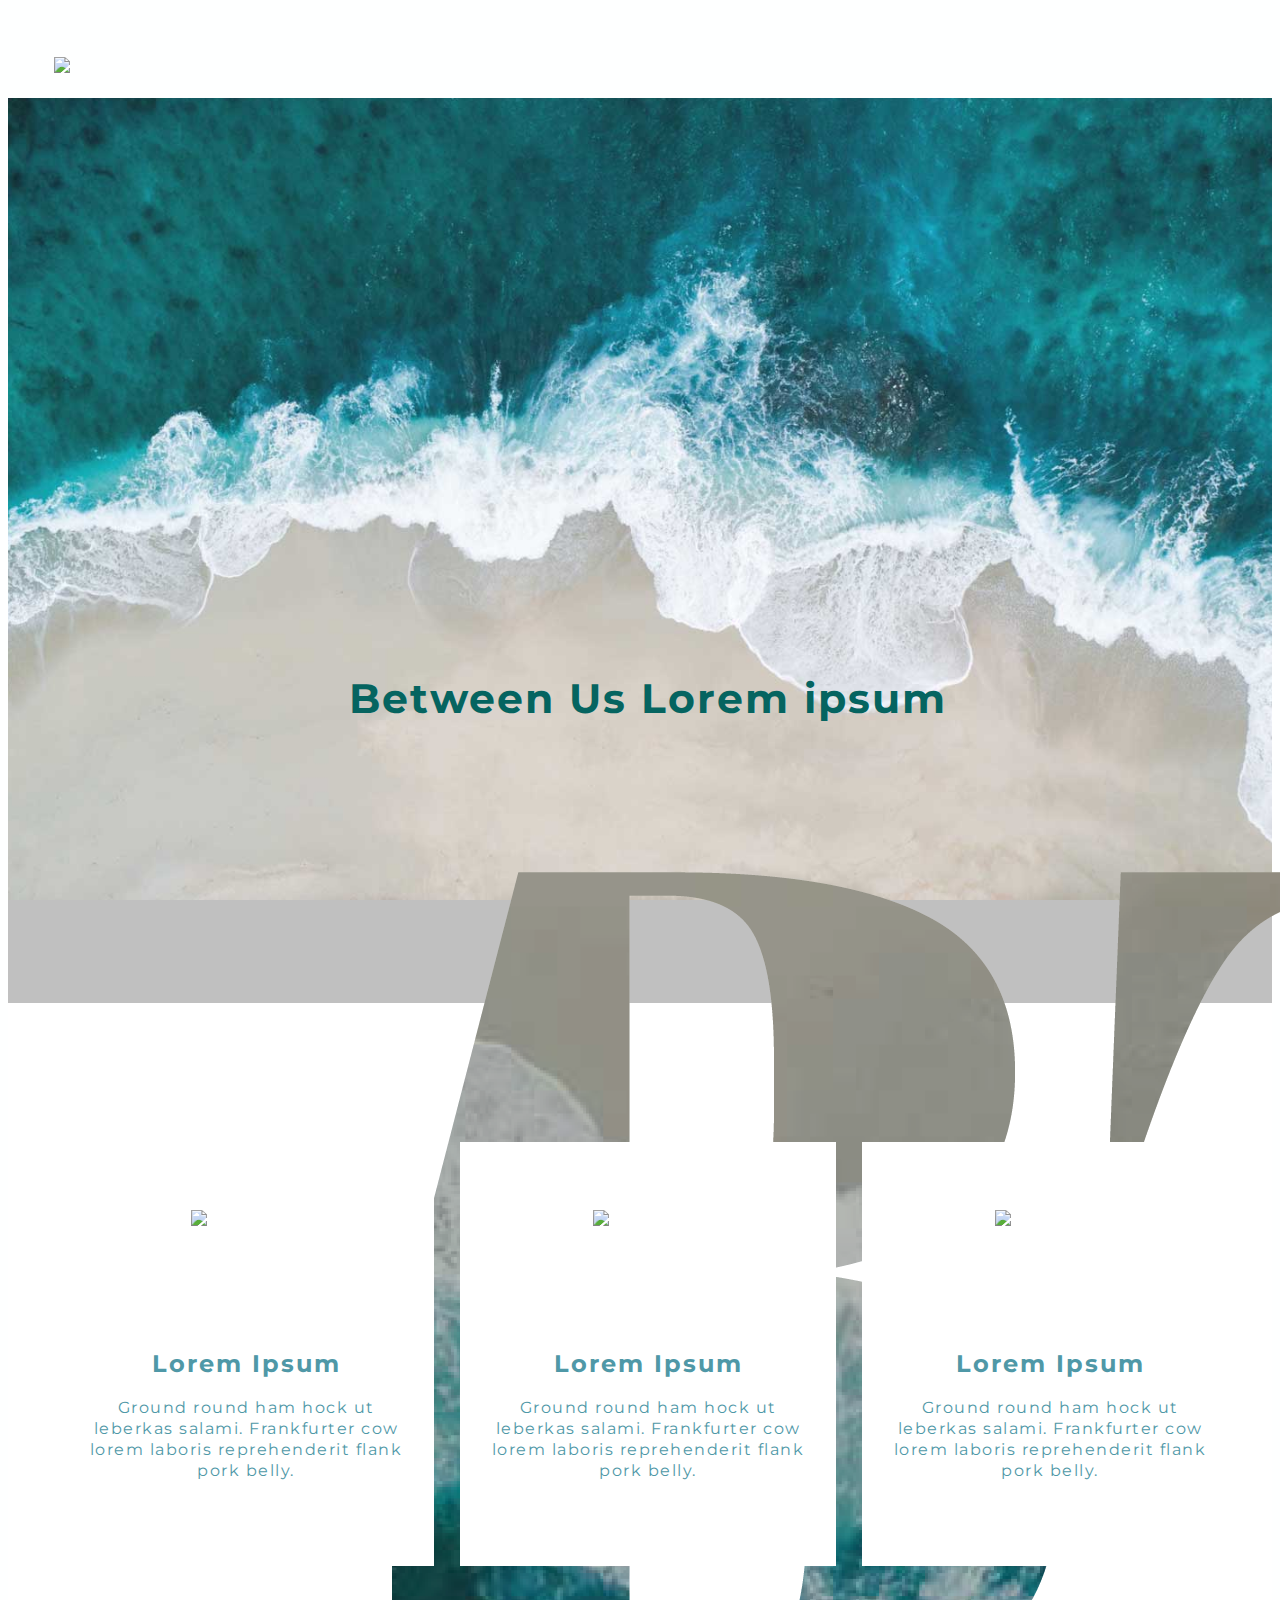
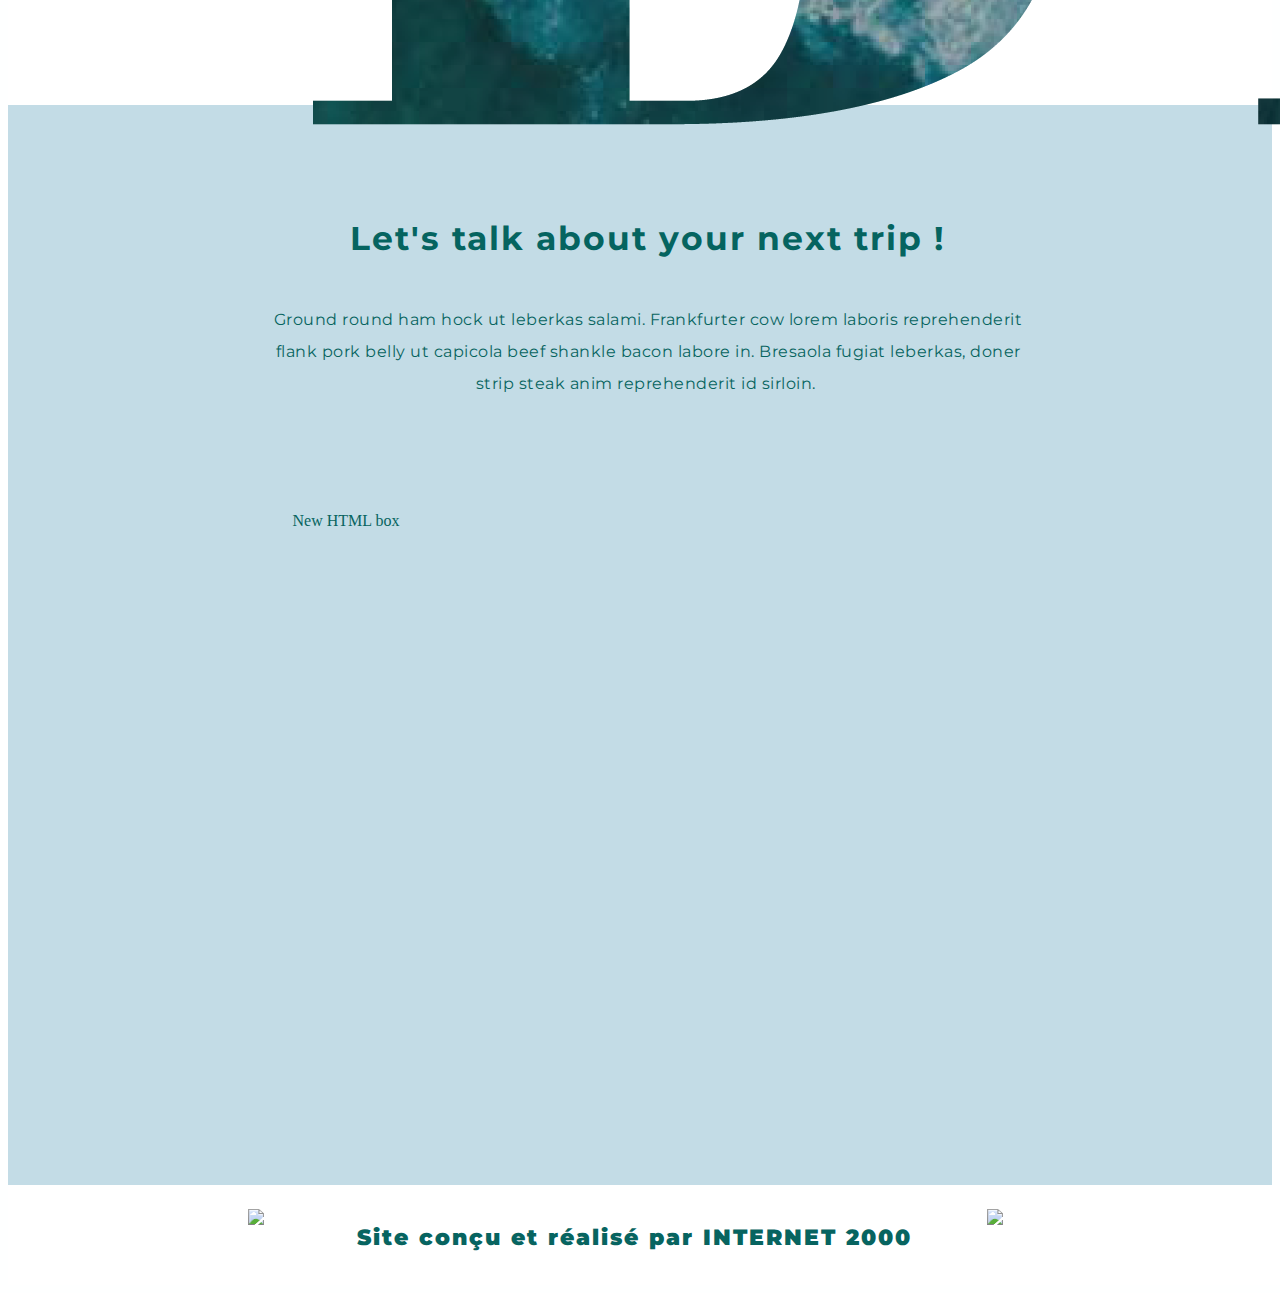
==== .silex/editable.html @ 84424e12 "Batch update" ====
<!DOCTYPE html><html lang=""><head><script type="text/javascript" class="silex-json-styles" data-silex-static="">
    window.silex = window.silex || {}
    window.silex.data = {"site":{"width":1280},"pages":[{"id":"page-home-page","displayName":"Home Page","link":{"linkType":"LinkTypePage","href":"#!page-home-page"},"canDelete":true,"canProperties":true,"canMove":true,"canRename":true,"opened":false}]}</script>
    <meta charset="UTF-8">
    <!-- generator meta tag -->
    <!-- leave this for stats and Silex version check -->
    <meta name="generator" content="Silex v2.2.12">
    <!-- End of generator meta tag -->
    <script type="text/javascript" src="https://design.stastic.net/static/2.11/jquery.js" data-silex-static=""></script>
    <script type="text/javascript" src="https://design.stastic.net/static/2.11/jquery-ui.js" data-silex-static="" data-silex-remove-publish=""></script>
    <script type="text/javascript" src="https://design.stastic.net/static/2.11/pageable.js" data-silex-static="" data-silex-remove-publish=""></script>
    <script type="text/javascript" src="https://design.stastic.net/static/2.11/front-end.js" data-silex-static=""></script>
    <link rel="stylesheet" href="https://design.stastic.net/static/2.11/normalize.css" data-silex-static="">
    <link rel="stylesheet" href="https://design.stastic.net/static/2.11/front-end.css" data-silex-static="">

    <style type="text/css" class="silex-style">.fullwidth {width: 100%;}body.silex-runtime {scroll-behavior: smooth;}html {scroll-behavior: smooth;}</style>
    <script type="text/javascript" class="silex-script">/*
 * animation widget from here: https://github.com/silexlabs/Silex/issues/443
 */
$(function() {
	var OFFSET = $('.hero-section, [data-prevent-scale-y]').height() * (1 - silex.scale) / 2 // this is because of the hero section which is not resizeable
	var win = $(window)
	var size = {
		h: win.height()
		// , w: win.width()
	}
	var initial = {
		h: size.h / silex.scale
		// , w: size.w / silex.scale
	}
	var offset = {
		h: initial.h - size.h + OFFSET
		// , w: initial.w - size.w
	}
	// this function is used to apply an offset to the detection of the active boundaries of the viewport
	// this is required when the viewport width is smaller than the website (when Silex scales down the website)
	function getOffset(el) {
		var position = $(el).position()
		var localOffset = {
			h: offset.h + (position.top * (1-silex.scale))
			// , w: offset.w + (position.left * (1-silex.scale))
		}
		return {
			top: offset.h
			, bottom: -offset.h
			// , left: offset.w
			// , right: -offset.w
		}
	}
	function getDelay(el) {
		var $el = $(el);
		if($el.hasClass('delay100')) return 100;
		if($el.hasClass('delay200')) return 200;
		if($el.hasClass('delay300')) return 300;
		if($el.hasClass('delay400')) return 400;
		if($el.hasClass('delay500')) return 500;
		if($el.hasClass('delay600')) return 600;
		if($el.hasClass('delay700')) return 700;
		if($el.hasClass('delay800')) return 800;
		if($el.hasClass('delay900')) return 900;
		if($el.hasClass('delay1000')) return 1000;
		return 0;
	}
	function getDistance(el) {
		var $el = $(el);
		if($el.hasClass('distance0')) return '0px';
		if($el.hasClass('distance100')) return '100px';
		if($el.hasClass('distance200')) return '200px';
		if($el.hasClass('distance500')) return '500px';
		if($el.hasClass('distance1000')) return '1000px';
		return '100px';
	}
	function getScale(el) {
		var $el = $(el);
		if($el.hasClass('scale3_4')) return 3/4;
		if($el.hasClass('scale2_3')) return 2/3;
		if($el.hasClass('scale1_2')) return 1/2;
		if($el.hasClass('scale1_3')) return 1/3;
		if($el.hasClass('scale1_4')) return 1/4;
		return 1;
	}
	var sr = ScrollReveal({
		distance: '100px'
		, reset: false
	});
	$('.from-left').each(function() {
		sr.reveal(this, { origin:  'left', scale: getScale(this), delay: getDelay(this), distance: getDistance(this), viewOffset: getOffset(this)});
	})
	$('.from-right').each(function() {
		sr.reveal(this, { origin:  'right', scale: getScale(this), delay: getDelay(this), distance: getDistance(this), viewOffset: getOffset(this)});
	})
	$('.from-top').each(function() {
		sr.reveal(this, { origin:  'top', scale: getScale(this), delay: getDelay(this), distance: getDistance(this), viewOffset: getOffset(this)});
	})
	$('.from-bottom').each(function() {
		sr.reveal(this, { origin:  'bottom', scale: getScale(this), delay: getDelay(this), distance: getDistance(this), viewOffset: getOffset(this)});
	})
})


</script>
    <style class="silex-inline-styles" type="text/css">.body-initial {background-color: rgba(254,255,255,1); position: static;}.silex-id-1478366444112-1 {background-color: rgba(254,255,255,1); min-width: 1000px; position: static; margin-top: -1px;}.silex-id-1478366444112-0 {background-color: transparent; min-height: 9px; position: relative; margin-left: auto; margin-right: auto; display: flex;}.silex-id-1496169913594-59 {min-height: 100px; position: relative; margin-left: auto; margin-right: auto;}.silex-id-1474394621033-3 {background-color: rgba(192,192,192,1); min-width: 1000px; position: static; margin-top: -1px; background-image: url(../assets/playa4.jpg); background-size: cover; background-position: center center; background-repeat: no-repeat; background-attachment: fixed;}.silex-id-1474394621032-2 {background-color: transparent; min-height: 905.5px; position: relative; margin-left: auto; margin-right: auto; display: flex; flex-direction: column; align-items: center; justify-content: center;}.silex-id-1496136970330-0 {width: 781px; top: 106px; left: 229px; min-height: 2px; position: static; margin-top: 100px;}.silex-id-1496148764365-5 {background-color: rgba(255,255,255,1); min-width: 1000px; position: static; margin-top: -1px;}.silex-id-1496148764363-4 {min-height: 702px; position: relative; margin-left: auto; margin-right: auto; display: flex; align-items: center; justify-content: space-between;}.silex-id-1496168536496-34 {background-image: url(../../../../libs/templates/silex-templates/creative/assets/clem-onojeghuo-173078.jpg); background-size: cover; background-position: top center; min-height: 666px; position: relative; margin-left: auto; margin-right: auto;}.silex-id-1617875263486-0 {position: static; background-color: rgba(195,220,230,1);}.silex-id-1617875263487-1 {min-height: 10px; background-color: transparent; position: relative; margin-left: auto; margin-right: auto; display: flex; flex-direction: column; align-items: center;}.silex-id-1617882090030-0 {width: 711px; min-height: 539px; background-color: transparent; position: static; margin-top: 80px; margin-bottom: 150px;}.silex-id-1618932730640-5 {width: 299px; height: 42px; position: static; margin-top: 50px; margin-left: 46px;}.silex-id-1618933327305-6 {width: 110px; height: 110px; position: static; top: 72.6688232421875px; left: 138.00003051757812px;}.silex-id-1618933338114-7 {width: 110px; height: 110px; position: static; top: 209.23333740234375px; left: 631px;}.silex-id-1618933376295-8 {width: 110px; height: 110px; position: static; top: 207px; left: 1046px;}.silex-id-1618933677074-9 {width: 333px; top: 193.3372802734375px; left: 24.999969482421875px; min-height: 2px; position: static; margin-top: 10px;}.silex-id-1619102040111-1 {width: 376px; min-height: 424px; background-color: rgb(255, 255, 255); position: static; top: 135.00247192382812px; left: 59.000030517578125px; display: flex; flex-direction: column; justify-content: center; align-items: center; margin-left: 50px;}.silex-id-1619102327508-2 {width: 376px; min-height: 424px; background-color: rgb(255, 255, 255); position: static; top: 135.00247192382812px; left: 59.000030517578125px; display: flex; flex-direction: column; justify-content: center; align-items: center;}.silex-id-1619102327509-4 {width: 333px; min-height: 146px; position: static; margin-top: 10px;}.silex-id-1619102332203-5 {width: 376px; min-height: 424px; background-color: rgb(255, 255, 255); position: static; top: 135.00247192382812px; left: 59.000030517578125px; display: flex; flex-direction: column; justify-content: center; align-items: center; margin-right: 50px;}.silex-id-1619102332203-7 {width: 333px; top: 193.3372802734375px; left: 24.999969482421875px; min-height: 2px; position: static; margin-top: 10px;}.silex-id-1619436998719-0 {width: 933px; min-height: 1px; position: static; margin-top: 19px; margin-bottom: 44px;}.silex-id-1619509915720-0 {width: 671px; height: 321.316650390625px; position: static;}.silex-id-1619511451222-5 {position: static;}.silex-id-1619511451222-6 {min-height: 100px; background-color: rgb(255, 255, 255); position: relative; margin-left: auto; margin-right: auto;}.silex-id-1619511476747-7 {width: 30px; height: 50px; position: absolute; top: 24.899993896484375px; left: 239.99996948242188px;}.silex-id-1619511483219-8 {width: 30px; height: 50px; position: absolute; top: 24.6907958984375px; left: 979.0000305175781px;}.silex-id-1619511496021-9 {width: 611px; min-height: 76px; position: absolute; top: 17px; left: 321px;}@media only screen and (max-width: 480px) {.body-initial {background-color: rgba(255,255,255,1);}.silex-id-1478366444112-0 {min-height: 9px;}.silex-id-1474394621033-3 {top: 473px; left: 0px;}.silex-id-1474394621032-2 {min-height: 572px;}.silex-id-1496136970330-0 {top: 139px; left: 11px; width: 421px; min-height: 11px;}.silex-id-1496148764365-5 {top: 899px; left: 0px;}.silex-id-1496148764363-4 {min-height: 3px;}.silex-id-1617882090030-0 {padding-left: 30px; padding-right: 30px; margin-top: 50px; min-height: 539px; top: 0px; left: 0px; width: 418px; margin-bottom: 100px;}.silex-id-1618932730640-5 {padding-right: 0px; height: 42px; top: 0px; left: 0px; width: 299px;}.silex-id-1618933327305-6 {padding-left: 0px; padding-right: 0px;}.silex-id-1618933338114-7 {padding-left: 0px; padding-right: 0px; height: 110px; top: 0px; left: 0px; width: 110px;}.silex-id-1618933376295-8 {padding-left: 0px; padding-right: 0px; height: 110px; top: 0.000030517578125px; left: 0px; width: 110px;}.silex-id-1618933677074-9 {top: 139px; left: 11px; width: 421px; min-height: 2px;}.silex-id-1619102040111-1 {}.silex-id-1619102327509-4 {top: 139px; left: 11px; width: 421px; min-height: 2px;}.silex-id-1619102332203-5 {margin-bottom: 100px;}.silex-id-1619102332203-7 {top: 139px; left: 11px; width: 421px; min-height: 2px;}.silex-id-1619436998719-0 {min-height: 211px; top: 0px; left: 0px; width: 478px;}.silex-id-1619509915720-0 {height: 183.7545953614794px; top: 0px; left: 0px; width: 354.7326354980469px;}}</style>
    <title>Landing Page test</title>
    



















































<meta name="viewport" content="width=device-width, initial-scale=1"><style type="text/css" class="silex-style-settings">.website-width {width: 1280px;}@media (min-width: 481px) {.silex-editor {min-width: 1480px;}}</style><link href="https://fonts.googleapis.com/css2?family=Montserrat:wght@400;600;800&amp;display=swap" rel="stylesheet" class="silex-custom-font"><style class="silex-prodotype-style" type="text/css" data-style-id="all-style">h1 {font-weight: normal;}.text-element > .silex-element-content {font-family: 'Montserrat', helvetica, sans-serif; ;text-align: center; letter-spacing: 2px;}p {color: #076460;}a {color: #000000; text-decoration: none;}[data-silex-href] {color: #000000; text-decoration: none;}@media only screen and (max-width: 480px) {.text-element > .silex-element-content {font-size: 23px;}}</style><style class="silex-prodotype-style" type="text/css" data-style-id="nav">.nav.text-element > .silex-element-content {text-align: center;}.nav a {color: #000000; text-decoration: none;}.nav [data-silex-href] {color: #000000; text-decoration: none;}.nav .page-link-active {background-color: #47c1d9;}</style><style class="silex-prodotype-style" type="text/css" data-style-id="header">.header h1 {font-family: 'Montserrat', helvetica, sans-serif; ;font-weight: bold; font-size: 41px; color: #056460; line-height: 1.2; margin-top: 0; margin-bottom: 0;}.header h2 {font-family: 'Montserrat', helvetica, sans-serif; ;font-size: 32px; color: #056460; line-height: 1.4; margin-top: 0;}.header h3 {font-family: 'Montserrat', helvetica, sans-serif; ;font-weight: bolder; font-size: 33px; color: #056460; margin-top: 0;}.header.text-element > .silex-element-content {font-family: 'Noto Sans SC', sans-serif; color: #fff; line-height: 2;}.header p {font-family: 'Montserrat', helvetica, sans-serif; ;letter-spacing: 0.5px;}@media only screen and (max-width: 480px) {.header h1 {font-size: 24px; letter-spacing: 0.2px;}.header h3 {font-size: 21px; letter-spacing: 1px;}.header p {font-size: 18px; line-height: 1.5;}}</style><style class="silex-prodotype-style" type="text/css" data-style-id="style-tiles">.style-tiles h3 {margin-top: 133px;}.style-tiles.text-element > .silex-element-content {}.style-tiles p {}@media only screen and (max-width: 480px) {}</style><style class="silex-prodotype-style" type="text/css" data-style-id="style-cards">.style-cards h2 {color: #4f98a7; line-height: 1.2;}.style-cards h3 {color: #056460;}.style-cards p {color: #4f98a7; line-height: 1.3; letter-spacing: 1.5px;}@media only screen and (max-width: 480px) {.style-cards h2 {font-size: 25px;}.style-cards p {font-size: 19px; line-height: 1.3;}}</style><style class="silex-prodotype-style" type="text/css" data-style-id="style-credit-ik2">.style-credit-ik2 p {font-family: 'Montserrat', helvetica, sans-serif; ;font-weight: 900; font-size: 22px;}</style><link href="../assets/favicon.png" rel="shortcut icon"><meta name="twitter:title" content="Landing Page test"><meta name="og:title" content="Landing Page test"><meta name="twitter:card" content="summary"><meta name="twitter:image" content="https://github.com/internet2000/Landing-Page-1/assets/thumbnail.jpg"><meta name="og:image" content="https://github.com/internet2000/Landing-Page-1/assets/thumbnail.jpg"><!-- Silex HEAD tag do not remove --><script src="https://unpkg.com/scrollreveal"></script><!-- End of Silex HEAD tag do not remove --></head>

<body data-silex-id="body-initial" class="body-initial is-not-active all-style enable-mobile prevent-resizable prevent-selectable editable-style silex-runtime" data-silex-type="container-element" style="">
    
    
    

    










    


























    




















    








    
    
    







<section data-silex-type="container-element" class="container-element editable-style silex-id-1478366444112-1 section-element prevent-resizable fixed fullwidth border-scroll" data-silex-id="silex-id-1478366444112-1" style="">
        <div data-silex-type="container-element" class="editable-style silex-element-content silex-id-1478366444112-0 container-element website-width" data-silex-id="silex-id-1478366444112-0" style="">







        <div data-silex-type="image-element" class="editable-style image-element silex-id-1618932730640-5" data-silex-id="silex-id-1618932730640-5" style=""><img src="../../../../../dropbox/get/test_pardot_generique/assets/logo.png"></div></div>
    </section><section data-silex-type="container-element" class="container-element editable-style silex-id-1474394621033-3 section-element prevent-resizable page-home-page paged-element" data-silex-id="silex-id-1474394621033-3" style="">
        
    <div data-silex-type="container-element" class="editable-style silex-element-content silex-id-1474394621032-2 container-element website-width" data-silex-id="silex-id-1474394621032-2" style="">






        <div data-silex-type="image-element" class="editable-style image-element silex-id-1619509915720-0" data-silex-id="silex-id-1619509915720-0" style=""><img src="../assets/hero_letters.png"></div><div data-silex-type="text-element" class="editable-style text-element silex-id-1619436998719-0 header" data-silex-id="silex-id-1619436998719-0" style=""><div class="silex-element-content normal"><h1>Between Us Lorem ipsum</h1></div></div></div></section><section data-silex-type="container-element" class="container-element editable-style silex-id-1496148764365-5 section-element prevent-resizable page-home-page paged-element" data-silex-id="silex-id-1496148764365-5" style="">
        
    <div data-silex-type="container-element" class="editable-style silex-id-1496148764363-4 container-element silex-element-content website-width" data-silex-id="silex-id-1496148764363-4" style="">
            
            
            
            
            
            
            
            
            
        <div data-silex-type="container-element" class="editable-style container-element silex-id-1619102040111-1" data-silex-id="silex-id-1619102040111-1" style=""><div data-silex-type="image-element" class="editable-style image-element silex-id-1618933327305-6" data-silex-id="silex-id-1618933327305-6" style=""><img src="../assets/icon.png"></div><div data-silex-type="text-element" class="editable-style text-element silex-id-1618933677074-9 style-cards from-bottom delay300" data-silex-id="silex-id-1618933677074-9" title="" style=""><div class="silex-element-content normal">
                    <h2>Lorem Ipsum</h2>

                        <p>
                            Ground round ham hock ut leberkas salami. Frankfurter cow lorem laboris reprehenderit flank pork belly.</p>

                </div></div></div><div data-silex-type="container-element" class="editable-style container-element silex-id-1619102327508-2" data-silex-id="silex-id-1619102327508-2"><div data-silex-type="image-element" class="editable-style image-element silex-id-1618933338114-7" data-silex-id="silex-id-1618933338114-7" style=""><img src="../assets/icon2.png"></div><div data-silex-type="text-element" class="editable-style text-element silex-id-1619102327509-4 style-cards from-bottom delay300" data-silex-id="silex-id-1619102327509-4" title="" style=""><div class="silex-element-content normal">
                    <h2>Lorem Ipsum<br></h2>

                        <p>
                            Ground round ham hock ut leberkas salami. Frankfurter cow lorem laboris reprehenderit flank pork belly.</p>

                </div></div></div><div data-silex-type="container-element" class="editable-style container-element silex-id-1619102332203-5" data-silex-id="silex-id-1619102332203-5"><div data-silex-type="image-element" class="editable-style image-element silex-id-1618933376295-8" data-silex-id="silex-id-1618933376295-8" style=""><img src="../assets/icon3.png"></div><div data-silex-type="text-element" class="editable-style text-element silex-id-1619102332203-7 style-cards from-bottom delay300" data-silex-id="silex-id-1619102332203-7" title=""><div class="silex-element-content normal">
                    <h2>Lorem Ipsum</h2>

                        <p>
                            Ground round ham hock ut leberkas salami. Frankfurter cow lorem laboris reprehenderit flank pork belly.</p>

                </div></div></div></div></section><div data-silex-type="container-element" class="editable-style section-element silex-id-1617875263486-0 page-home-page paged-element" data-silex-id="silex-id-1617875263486-0" style=""><div data-silex-type="container-element" class="editable-style container-element silex-id-1617875263487-1 silex-element-content website-width prevent-draggable" data-silex-id="silex-id-1617875263487-1" style=""><div data-silex-type="text-element" class="editable-style silex-id-1496136970330-0 text-element header from-bottom delay300" data-silex-id="silex-id-1496136970330-0" style="">
                <div class="silex-element-content normal">
                    <h3>Let's talk about your next trip !</h3>

                        <p>
                            Ground round ham hock ut leberkas salami. Frankfurter cow lorem laboris reprehenderit flank pork belly ut capicola beef shankle bacon labore in. Bresaola fugiat leberkas, doner strip steak anim reprehenderit id sirloin.&nbsp;
                        </p>

                </div>
            </div><div data-silex-type="html-element" class="editable-style html-element silex-id-1617882090030-0" data-silex-id="silex-id-1617882090030-0" style=""><div class="silex-element-content"><p>New HTML box</p></div></div></div></div><div data-silex-type="container-element" class="editable-style section-element silex-id-1619511451222-5 page-home-page paged-element" data-silex-id="silex-id-1619511451222-5"><div data-silex-type="container-element" class="editable-style container-element silex-id-1619511451222-6 silex-element-content website-width prevent-draggable" data-silex-id="silex-id-1619511451222-6"><div data-silex-type="image-element" class="editable-style image-element silex-id-1619511476747-7" data-silex-id="silex-id-1619511476747-7" style=""><img src="../../../salesforces-pardot-1/main/assets/le-feu.jpg"></div><div data-silex-type="image-element" class="editable-style image-element silex-id-1619511483219-8" data-silex-id="silex-id-1619511483219-8" style=""><img src="../../../salesforces-pardot-1/main/assets/le-feu.jpg"></div><div data-silex-type="text-element" class="editable-style text-element silex-id-1619511496021-9 style-credit-ik2" data-silex-id="silex-id-1619511496021-9" style=""><div class="silex-element-content normal"><p>Site conçu et réalisé par INTERNET 2000<br></p><br></div></div></div></div></body></html>
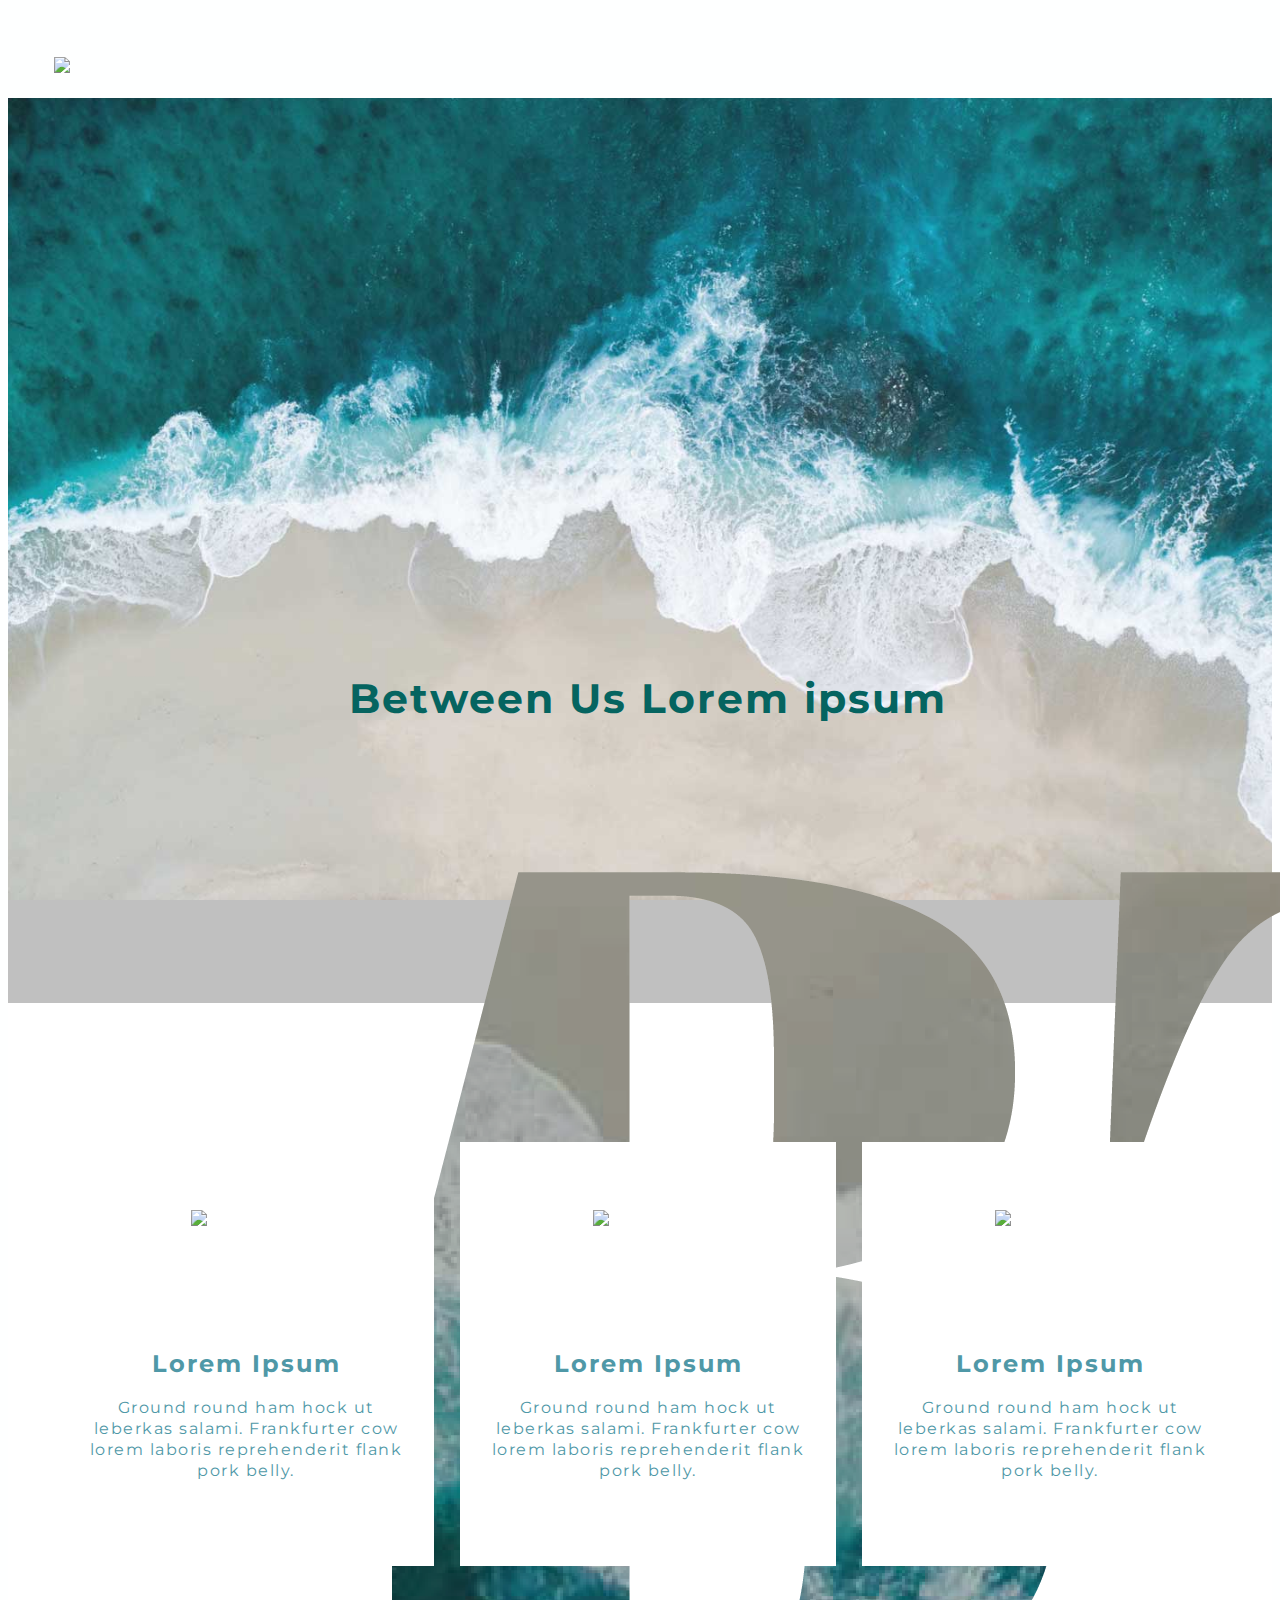
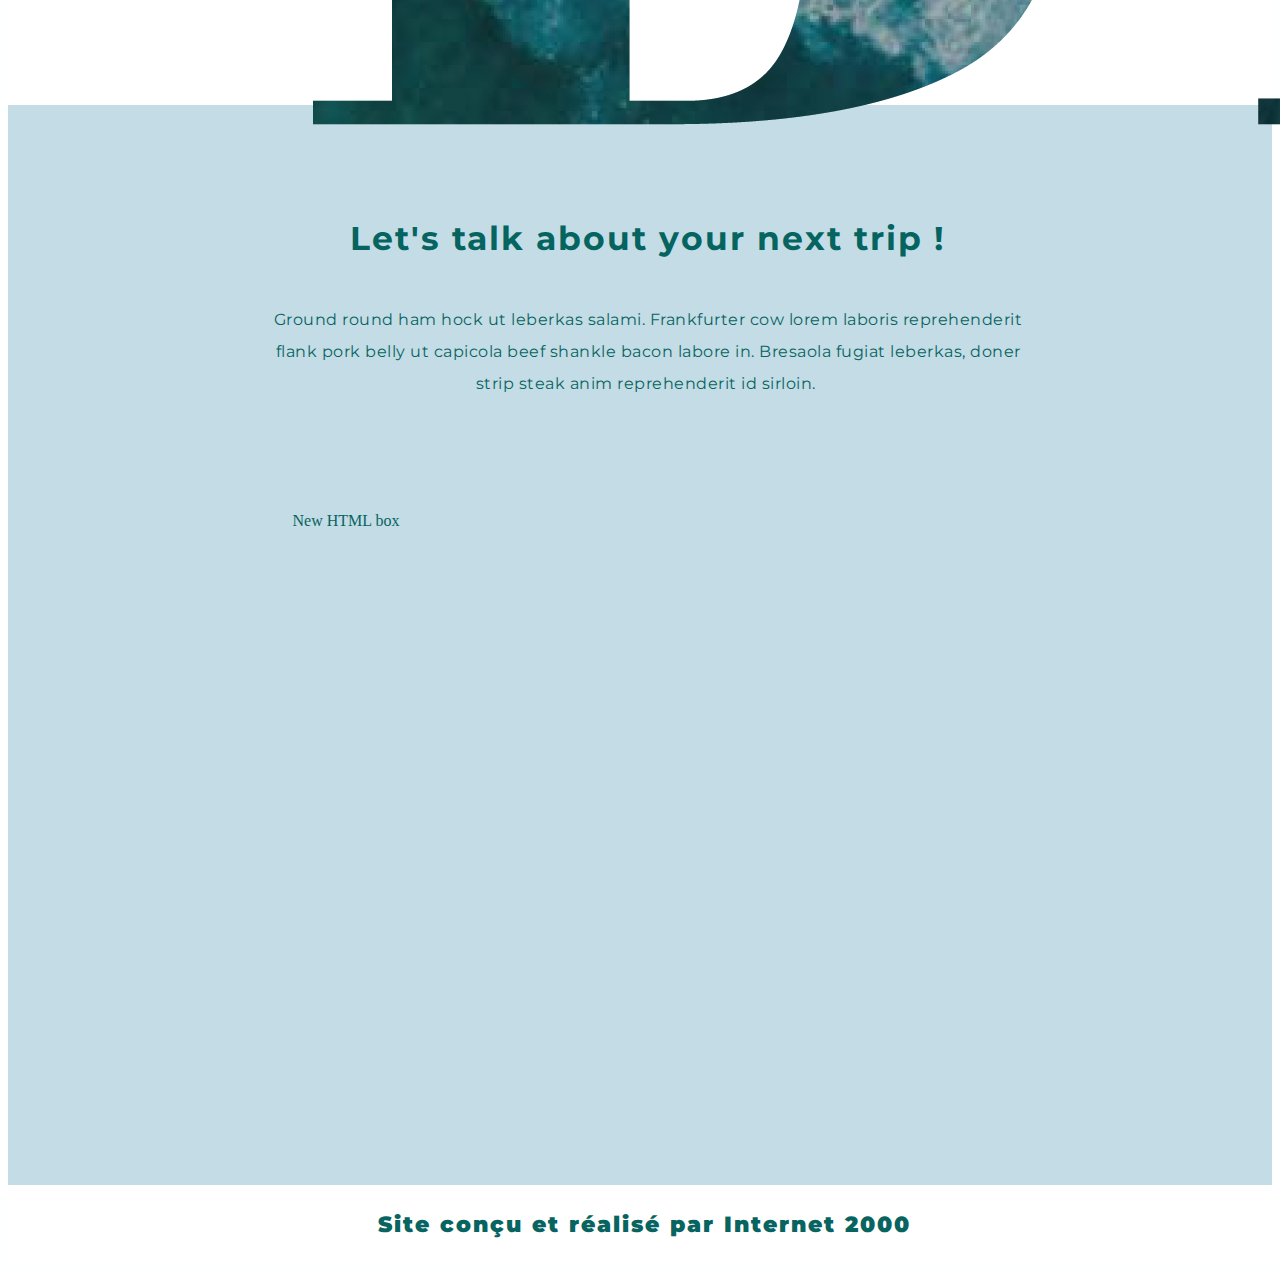
==== commit f9b89dc8: "Batch update" ====
--- a/.silex/editable.html
+++ b/.silex/editable.html
@@ -99,7 +99,7 @@
 
 
 </script>
-    <style class="silex-inline-styles" type="text/css">.body-initial {background-color: rgba(254,255,255,1); position: static;}.silex-id-1478366444112-1 {background-color: rgba(254,255,255,1); min-width: 1000px; position: static; margin-top: -1px;}.silex-id-1478366444112-0 {background-color: transparent; min-height: 9px; position: relative; margin-left: auto; margin-right: auto; display: flex;}.silex-id-1496169913594-59 {min-height: 100px; position: relative; margin-left: auto; margin-right: auto;}.silex-id-1474394621033-3 {background-color: rgba(192,192,192,1); min-width: 1000px; position: static; margin-top: -1px; background-image: url(../assets/playa4.jpg); background-size: cover; background-position: center center; background-repeat: no-repeat; background-attachment: fixed;}.silex-id-1474394621032-2 {background-color: transparent; min-height: 905.5px; position: relative; margin-left: auto; margin-right: auto; display: flex; flex-direction: column; align-items: center; justify-content: center;}.silex-id-1496136970330-0 {width: 781px; top: 106px; left: 229px; min-height: 2px; position: static; margin-top: 100px;}.silex-id-1496148764365-5 {background-color: rgba(255,255,255,1); min-width: 1000px; position: static; margin-top: -1px;}.silex-id-1496148764363-4 {min-height: 702px; position: relative; margin-left: auto; margin-right: auto; display: flex; align-items: center; justify-content: space-between;}.silex-id-1496168536496-34 {background-image: url(../../../../libs/templates/silex-templates/creative/assets/clem-onojeghuo-173078.jpg); background-size: cover; background-position: top center; min-height: 666px; position: relative; margin-left: auto; margin-right: auto;}.silex-id-1617875263486-0 {position: static; background-color: rgba(195,220,230,1);}.silex-id-1617875263487-1 {min-height: 10px; background-color: transparent; position: relative; margin-left: auto; margin-right: auto; display: flex; flex-direction: column; align-items: center;}.silex-id-1617882090030-0 {width: 711px; min-height: 539px; background-color: transparent; position: static; margin-top: 80px; margin-bottom: 150px;}.silex-id-1618932730640-5 {width: 299px; height: 42px; position: static; margin-top: 50px; margin-left: 46px;}.silex-id-1618933327305-6 {width: 110px; height: 110px; position: static; top: 72.6688232421875px; left: 138.00003051757812px;}.silex-id-1618933338114-7 {width: 110px; height: 110px; position: static; top: 209.23333740234375px; left: 631px;}.silex-id-1618933376295-8 {width: 110px; height: 110px; position: static; top: 207px; left: 1046px;}.silex-id-1618933677074-9 {width: 333px; top: 193.3372802734375px; left: 24.999969482421875px; min-height: 2px; position: static; margin-top: 10px;}.silex-id-1619102040111-1 {width: 376px; min-height: 424px; background-color: rgb(255, 255, 255); position: static; top: 135.00247192382812px; left: 59.000030517578125px; display: flex; flex-direction: column; justify-content: center; align-items: center; margin-left: 50px;}.silex-id-1619102327508-2 {width: 376px; min-height: 424px; background-color: rgb(255, 255, 255); position: static; top: 135.00247192382812px; left: 59.000030517578125px; display: flex; flex-direction: column; justify-content: center; align-items: center;}.silex-id-1619102327509-4 {width: 333px; min-height: 146px; position: static; margin-top: 10px;}.silex-id-1619102332203-5 {width: 376px; min-height: 424px; background-color: rgb(255, 255, 255); position: static; top: 135.00247192382812px; left: 59.000030517578125px; display: flex; flex-direction: column; justify-content: center; align-items: center; margin-right: 50px;}.silex-id-1619102332203-7 {width: 333px; top: 193.3372802734375px; left: 24.999969482421875px; min-height: 2px; position: static; margin-top: 10px;}.silex-id-1619436998719-0 {width: 933px; min-height: 1px; position: static; margin-top: 19px; margin-bottom: 44px;}.silex-id-1619509915720-0 {width: 671px; height: 321.316650390625px; position: static;}.silex-id-1619511451222-5 {position: static;}.silex-id-1619511451222-6 {min-height: 100px; background-color: rgb(255, 255, 255); position: relative; margin-left: auto; margin-right: auto;}.silex-id-1619511476747-7 {width: 30px; height: 50px; position: absolute; top: 24.899993896484375px; left: 239.99996948242188px;}.silex-id-1619511483219-8 {width: 30px; height: 50px; position: absolute; top: 24.6907958984375px; left: 979.0000305175781px;}.silex-id-1619511496021-9 {width: 611px; min-height: 76px; position: absolute; top: 17px; left: 321px;}@media only screen and (max-width: 480px) {.body-initial {background-color: rgba(255,255,255,1);}.silex-id-1478366444112-0 {min-height: 9px;}.silex-id-1474394621033-3 {top: 473px; left: 0px;}.silex-id-1474394621032-2 {min-height: 572px;}.silex-id-1496136970330-0 {top: 139px; left: 11px; width: 421px; min-height: 11px;}.silex-id-1496148764365-5 {top: 899px; left: 0px;}.silex-id-1496148764363-4 {min-height: 3px;}.silex-id-1617882090030-0 {padding-left: 30px; padding-right: 30px; margin-top: 50px; min-height: 539px; top: 0px; left: 0px; width: 418px; margin-bottom: 100px;}.silex-id-1618932730640-5 {padding-right: 0px; height: 42px; top: 0px; left: 0px; width: 299px;}.silex-id-1618933327305-6 {padding-left: 0px; padding-right: 0px;}.silex-id-1618933338114-7 {padding-left: 0px; padding-right: 0px; height: 110px; top: 0px; left: 0px; width: 110px;}.silex-id-1618933376295-8 {padding-left: 0px; padding-right: 0px; height: 110px; top: 0.000030517578125px; left: 0px; width: 110px;}.silex-id-1618933677074-9 {top: 139px; left: 11px; width: 421px; min-height: 2px;}.silex-id-1619102040111-1 {}.silex-id-1619102327509-4 {top: 139px; left: 11px; width: 421px; min-height: 2px;}.silex-id-1619102332203-5 {margin-bottom: 100px;}.silex-id-1619102332203-7 {top: 139px; left: 11px; width: 421px; min-height: 2px;}.silex-id-1619436998719-0 {min-height: 211px; top: 0px; left: 0px; width: 478px;}.silex-id-1619509915720-0 {height: 183.7545953614794px; top: 0px; left: 0px; width: 354.7326354980469px;}}</style>
+    <style class="silex-inline-styles" type="text/css">.body-initial {background-color: rgba(254,255,255,1); position: static;}.silex-id-1478366444112-1 {background-color: rgba(254,255,255,1); min-width: 1000px; position: static; margin-top: -1px;}.silex-id-1478366444112-0 {background-color: transparent; min-height: 9px; position: relative; margin-left: auto; margin-right: auto; display: flex;}.silex-id-1496169913594-59 {min-height: 100px; position: relative; margin-left: auto; margin-right: auto;}.silex-id-1474394621033-3 {background-color: rgba(192,192,192,1); min-width: 1000px; position: static; margin-top: -1px; background-image: url(../assets/playa4.jpg); background-size: cover; background-position: center center; background-repeat: no-repeat; background-attachment: fixed;}.silex-id-1474394621032-2 {background-color: transparent; min-height: 905.5px; position: relative; margin-left: auto; margin-right: auto; display: flex; flex-direction: column; align-items: center; justify-content: center;}.silex-id-1496136970330-0 {width: 781px; top: 106px; left: 229px; min-height: 2px; position: static; margin-top: 100px;}.silex-id-1496148764365-5 {background-color: rgba(255,255,255,1); min-width: 1000px; position: static; margin-top: -1px;}.silex-id-1496148764363-4 {min-height: 702px; position: relative; margin-left: auto; margin-right: auto; display: flex; align-items: center; justify-content: space-between;}.silex-id-1496168536496-34 {background-image: url(../../../../libs/templates/silex-templates/creative/assets/clem-onojeghuo-173078.jpg); background-size: cover; background-position: top center; min-height: 666px; position: relative; margin-left: auto; margin-right: auto;}.silex-id-1617875263486-0 {position: static; background-color: rgba(195,220,230,1);}.silex-id-1617875263487-1 {min-height: 10px; background-color: transparent; position: relative; margin-left: auto; margin-right: auto; display: flex; flex-direction: column; align-items: center;}.silex-id-1617882090030-0 {width: 711px; min-height: 539px; background-color: transparent; position: static; margin-top: 80px; margin-bottom: 150px;}.silex-id-1618932730640-5 {width: 299px; height: 42px; position: static; margin-top: 50px; margin-left: 46px;}.silex-id-1618933327305-6 {width: 110px; height: 110px; position: static; top: 72.6688232421875px; left: 138.00003051757812px;}.silex-id-1618933338114-7 {width: 110px; height: 110px; position: static; top: 209.23333740234375px; left: 631px;}.silex-id-1618933376295-8 {width: 110px; height: 110px; position: static; top: 207px; left: 1046px;}.silex-id-1618933677074-9 {width: 333px; top: 193.3372802734375px; left: 24.999969482421875px; min-height: 2px; position: static; margin-top: 10px;}.silex-id-1619102040111-1 {width: 376px; min-height: 424px; background-color: rgb(255, 255, 255); position: static; top: 135.00247192382812px; left: 59.000030517578125px; display: flex; flex-direction: column; justify-content: center; align-items: center; margin-left: 50px;}.silex-id-1619102327508-2 {width: 376px; min-height: 424px; background-color: rgb(255, 255, 255); position: static; top: 135.00247192382812px; left: 59.000030517578125px; display: flex; flex-direction: column; justify-content: center; align-items: center;}.silex-id-1619102327509-4 {width: 333px; min-height: 146px; position: static; margin-top: 10px;}.silex-id-1619102332203-5 {width: 376px; min-height: 424px; background-color: rgb(255, 255, 255); position: static; top: 135.00247192382812px; left: 59.000030517578125px; display: flex; flex-direction: column; justify-content: center; align-items: center; margin-right: 50px;}.silex-id-1619102332203-7 {width: 333px; top: 193.3372802734375px; left: 24.999969482421875px; min-height: 2px; position: static; margin-top: 10px;}.silex-id-1619436998719-0 {width: 933px; min-height: 1px; position: static; margin-top: 19px; margin-bottom: 44px;}.silex-id-1619509915720-0 {width: 671px; height: 321.316650390625px; position: static;}.silex-id-1619778103434-3 {position: static;}.silex-id-1619778103435-4 {min-height: 77px; background-color: rgb(255, 255, 255); position: relative; margin-left: auto; margin-right: auto;}.silex-id-1619778107249-5 {width: 836px; min-height: 25.677082061767578px; position: absolute; top: 26px; left: 218px;}@media only screen and (max-width: 480px) {.body-initial {background-color: rgba(255,255,255,1);}.silex-id-1478366444112-0 {min-height: 9px;}.silex-id-1474394621033-3 {top: 473px; left: 0px;}.silex-id-1474394621032-2 {min-height: 478.3507080078125px;}.silex-id-1496136970330-0 {top: 139px; left: 11px; width: 421px; min-height: 11px;}.silex-id-1496148764365-5 {top: 899px; left: 0px;}.silex-id-1496148764363-4 {min-height: 3px;}.silex-id-1617882090030-0 {padding-left: 30px; padding-right: 30px; margin-top: 50px; min-height: 300px; top: 0px; left: 0px; width: 418px; margin-bottom: 80px;}.silex-id-1618932730640-5 {padding-right: 0px; margin-top: 10px; height: 30.437272607478025px; top: 9.359658154273557px; left: 0px; width: 221.2882080078125px;}.silex-id-1618933327305-6 {padding-left: 0px; padding-right: 0px;}.silex-id-1618933338114-7 {padding-left: 0px; padding-right: 0px; height: 110px; top: 0px; left: 0px; width: 110px;}.silex-id-1618933376295-8 {padding-left: 0px; padding-right: 0px; height: 110px; top: 0.000030517578125px; left: 0px; width: 110px;}.silex-id-1618933677074-9 {top: 0px; left: 0px; width: 375px; min-height: 10px;}.silex-id-1619102040111-1 {min-height: 10px; margin-top: 80px;}.silex-id-1619102327508-2 {min-height: 10px; margin-top: 50px;}.silex-id-1619102327509-4 {top: 139px; left: 11px; width: 421px; min-height: 10px;}.silex-id-1619102332203-5 {margin-bottom: 100px; min-height: 10px; margin-top: 50px;}.silex-id-1619102332203-7 {top: 139px; left: 11px; width: 421px; min-height: 10px;}.silex-id-1619436998719-0 {min-height: 10px; top: 0px; left: 0px; width: 478px; margin-bottom: 154px; margin-top: 0px;}.silex-id-1619509915720-0 {height: 183.7545953614794px; top: 0px; left: 0px; width: 354.7326354980469px; margin-top: 82px;}}</style>
     <title>Landing Page test</title>
     
 
@@ -153,7 +153,7 @@
 
 
 
-<meta name="viewport" content="width=device-width, initial-scale=1"><style type="text/css" class="silex-style-settings">.website-width {width: 1280px;}@media (min-width: 481px) {.silex-editor {min-width: 1480px;}}</style><link href="https://fonts.googleapis.com/css2?family=Montserrat:wght@400;600;800&amp;display=swap" rel="stylesheet" class="silex-custom-font"><style class="silex-prodotype-style" type="text/css" data-style-id="all-style">h1 {font-weight: normal;}.text-element > .silex-element-content {font-family: 'Montserrat', helvetica, sans-serif; ;text-align: center; letter-spacing: 2px;}p {color: #076460;}a {color: #000000; text-decoration: none;}[data-silex-href] {color: #000000; text-decoration: none;}@media only screen and (max-width: 480px) {.text-element > .silex-element-content {font-size: 23px;}}</style><style class="silex-prodotype-style" type="text/css" data-style-id="nav">.nav.text-element > .silex-element-content {text-align: center;}.nav a {color: #000000; text-decoration: none;}.nav [data-silex-href] {color: #000000; text-decoration: none;}.nav .page-link-active {background-color: #47c1d9;}</style><style class="silex-prodotype-style" type="text/css" data-style-id="header">.header h1 {font-family: 'Montserrat', helvetica, sans-serif; ;font-weight: bold; font-size: 41px; color: #056460; line-height: 1.2; margin-top: 0; margin-bottom: 0;}.header h2 {font-family: 'Montserrat', helvetica, sans-serif; ;font-size: 32px; color: #056460; line-height: 1.4; margin-top: 0;}.header h3 {font-family: 'Montserrat', helvetica, sans-serif; ;font-weight: bolder; font-size: 33px; color: #056460; margin-top: 0;}.header.text-element > .silex-element-content {font-family: 'Noto Sans SC', sans-serif; color: #fff; line-height: 2;}.header p {font-family: 'Montserrat', helvetica, sans-serif; ;letter-spacing: 0.5px;}@media only screen and (max-width: 480px) {.header h1 {font-size: 24px; letter-spacing: 0.2px;}.header h3 {font-size: 21px; letter-spacing: 1px;}.header p {font-size: 18px; line-height: 1.5;}}</style><style class="silex-prodotype-style" type="text/css" data-style-id="style-tiles">.style-tiles h3 {margin-top: 133px;}.style-tiles.text-element > .silex-element-content {}.style-tiles p {}@media only screen and (max-width: 480px) {}</style><style class="silex-prodotype-style" type="text/css" data-style-id="style-cards">.style-cards h2 {color: #4f98a7; line-height: 1.2;}.style-cards h3 {color: #056460;}.style-cards p {color: #4f98a7; line-height: 1.3; letter-spacing: 1.5px;}@media only screen and (max-width: 480px) {.style-cards h2 {font-size: 25px;}.style-cards p {font-size: 19px; line-height: 1.3;}}</style><style class="silex-prodotype-style" type="text/css" data-style-id="style-credit-ik2">.style-credit-ik2 p {font-family: 'Montserrat', helvetica, sans-serif; ;font-weight: 900; font-size: 22px;}</style><link href="../assets/favicon.png" rel="shortcut icon"><meta name="twitter:title" content="Landing Page test"><meta name="og:title" content="Landing Page test"><meta name="twitter:card" content="summary"><meta name="twitter:image" content="https://github.com/internet2000/Landing-Page-1/assets/thumbnail.jpg"><meta name="og:image" content="https://github.com/internet2000/Landing-Page-1/assets/thumbnail.jpg"><!-- Silex HEAD tag do not remove --><script src="https://unpkg.com/scrollreveal"></script><!-- End of Silex HEAD tag do not remove --></head>
+<meta name="viewport" content="width=device-width, initial-scale=1"><style type="text/css" class="silex-style-settings">.website-width {width: 1280px;}@media (min-width: 481px) {.silex-editor {min-width: 1480px;}}</style><link href="https://fonts.googleapis.com/css2?family=Montserrat:wght@400;600;800&amp;display=swap" rel="stylesheet" class="silex-custom-font"><link href="../assets/favicon.png" rel="shortcut icon"><meta name="twitter:title" content="Landing Page test"><meta name="og:title" content="Landing Page test"><meta name="twitter:card" content="summary"><meta name="twitter:image" content="https://github.com/internet2000/Landing-Page-1/assets/thumbnail.jpg"><meta name="og:image" content="https://github.com/internet2000/Landing-Page-1/assets/thumbnail.jpg"><style class="silex-prodotype-style" type="text/css" data-style-id="all-style">h1 {font-weight: normal;}.text-element > .silex-element-content {font-family: 'Montserrat', helvetica, sans-serif; ;text-align: center; letter-spacing: 2px;}p {color: #076460;}a {color: #000000; text-decoration: none;}[data-silex-href] {color: #000000; text-decoration: none;}@media only screen and (max-width: 480px) {.text-element > .silex-element-content {font-size: 23px;}p {}}</style><style class="silex-prodotype-style" type="text/css" data-style-id="nav">.nav.text-element > .silex-element-content {text-align: center;}.nav a {color: #000000; text-decoration: none;}.nav [data-silex-href] {color: #000000; text-decoration: none;}.nav .page-link-active {background-color: #47c1d9;}</style><style class="silex-prodotype-style" type="text/css" data-style-id="header">.header h1 {font-family: 'Montserrat', helvetica, sans-serif; ;font-weight: bold; font-size: 41px; color: #056460; line-height: 1.2; margin-top: 0; margin-bottom: 0;}.header h2 {font-family: 'Montserrat', helvetica, sans-serif; ;font-size: 32px; color: #056460; line-height: 1.4; margin-top: 0;}.header h3 {font-family: 'Montserrat', helvetica, sans-serif; ;font-weight: bolder; font-size: 33px; color: #056460; margin-top: 0;}.header.text-element > .silex-element-content {font-family: 'Noto Sans SC', sans-serif; color: #fff; line-height: 2;}.header p {font-family: 'Montserrat', helvetica, sans-serif; ;letter-spacing: 0.5px;}@media only screen and (max-width: 480px) {.header h1 {font-size: 24px; color: #fff; letter-spacing: 0.2px;}.header h3 {font-size: 21px; letter-spacing: 1px;}.header p {font-size: 18px; line-height: 1.5;}}</style><style class="silex-prodotype-style" type="text/css" data-style-id="style-tiles">.style-tiles h3 {margin-top: 133px;}.style-tiles.text-element > .silex-element-content {}.style-tiles p {}@media only screen and (max-width: 480px) {}</style><style class="silex-prodotype-style" type="text/css" data-style-id="style-cards">.style-cards h2 {color: #4f98a7; line-height: 1.2;}.style-cards h3 {color: #056460;}.style-cards p {color: #4f98a7; line-height: 1.3; letter-spacing: 1.5px;}@media only screen and (max-width: 480px) {.style-cards h2 {font-size: 25px;}.style-cards p {font-size: 19px; line-height: 1.3;}}</style><style class="silex-prodotype-style" type="text/css" data-style-id="style-credit-ik2">.style-credit-ik2 p {font-family: 'Montserrat', helvetica, sans-serif; ;font-weight: 900; font-size: 22px; margin-top: 0; margin-bottom: 0; padding-top: 0; padding-bottom: 0;}@media only screen and (max-width: 480px) {.style-credit-ik2 p {font-size: 11px; margin-top: 0; margin-bottom: 0;}}</style><!-- Silex HEAD tag do not remove --><script src="https://unpkg.com/scrollreveal"></script><!-- End of Silex HEAD tag do not remove --></head>
 
 <body data-silex-id="body-initial" class="body-initial is-not-active all-style enable-mobile prevent-resizable prevent-selectable editable-style silex-runtime" data-silex-type="container-element" style="">
     
@@ -296,4 +296,4 @@
                         </p>
 
                 </div>
-            </div><div data-silex-type="html-element" class="editable-style html-element silex-id-1617882090030-0" data-silex-id="silex-id-1617882090030-0" style=""><div class="silex-element-content"><p>New HTML box</p></div></div></div></div><div data-silex-type="container-element" class="editable-style section-element silex-id-1619511451222-5 page-home-page paged-element" data-silex-id="silex-id-1619511451222-5"><div data-silex-type="container-element" class="editable-style container-element silex-id-1619511451222-6 silex-element-content website-width prevent-draggable" data-silex-id="silex-id-1619511451222-6"><div data-silex-type="image-element" class="editable-style image-element silex-id-1619511476747-7" data-silex-id="silex-id-1619511476747-7" style=""><img src="../../../salesforces-pardot-1/main/assets/le-feu.jpg"></div><div data-silex-type="image-element" class="editable-style image-element silex-id-1619511483219-8" data-silex-id="silex-id-1619511483219-8" style=""><img src="../../../salesforces-pardot-1/main/assets/le-feu.jpg"></div><div data-silex-type="text-element" class="editable-style text-element silex-id-1619511496021-9 style-credit-ik2" data-silex-id="silex-id-1619511496021-9" style=""><div class="silex-element-content normal"><p>Site conçu et réalisé par INTERNET 2000<br></p><br></div></div></div></div></body></html>+            </div><div data-silex-type="html-element" class="editable-style html-element silex-id-1617882090030-0" data-silex-id="silex-id-1617882090030-0" style=""><div class="silex-element-content"><p>New HTML box</p></div></div></div></div><div data-silex-type="container-element" class="editable-style section-element silex-id-1619778103434-3 page-home-page paged-element" data-silex-id="silex-id-1619778103434-3"><div data-silex-type="container-element" class="editable-style container-element silex-id-1619778103435-4 silex-element-content website-width prevent-draggable" data-silex-id="silex-id-1619778103435-4" style=""><div data-silex-type="text-element" class="editable-style text-element silex-id-1619778107249-5 style-credit-ik2" data-silex-id="silex-id-1619778107249-5" style=""><div class="silex-element-content normal"><p>Site conçu et réalisé par Internet 2000</p></div></div></div></div></body></html>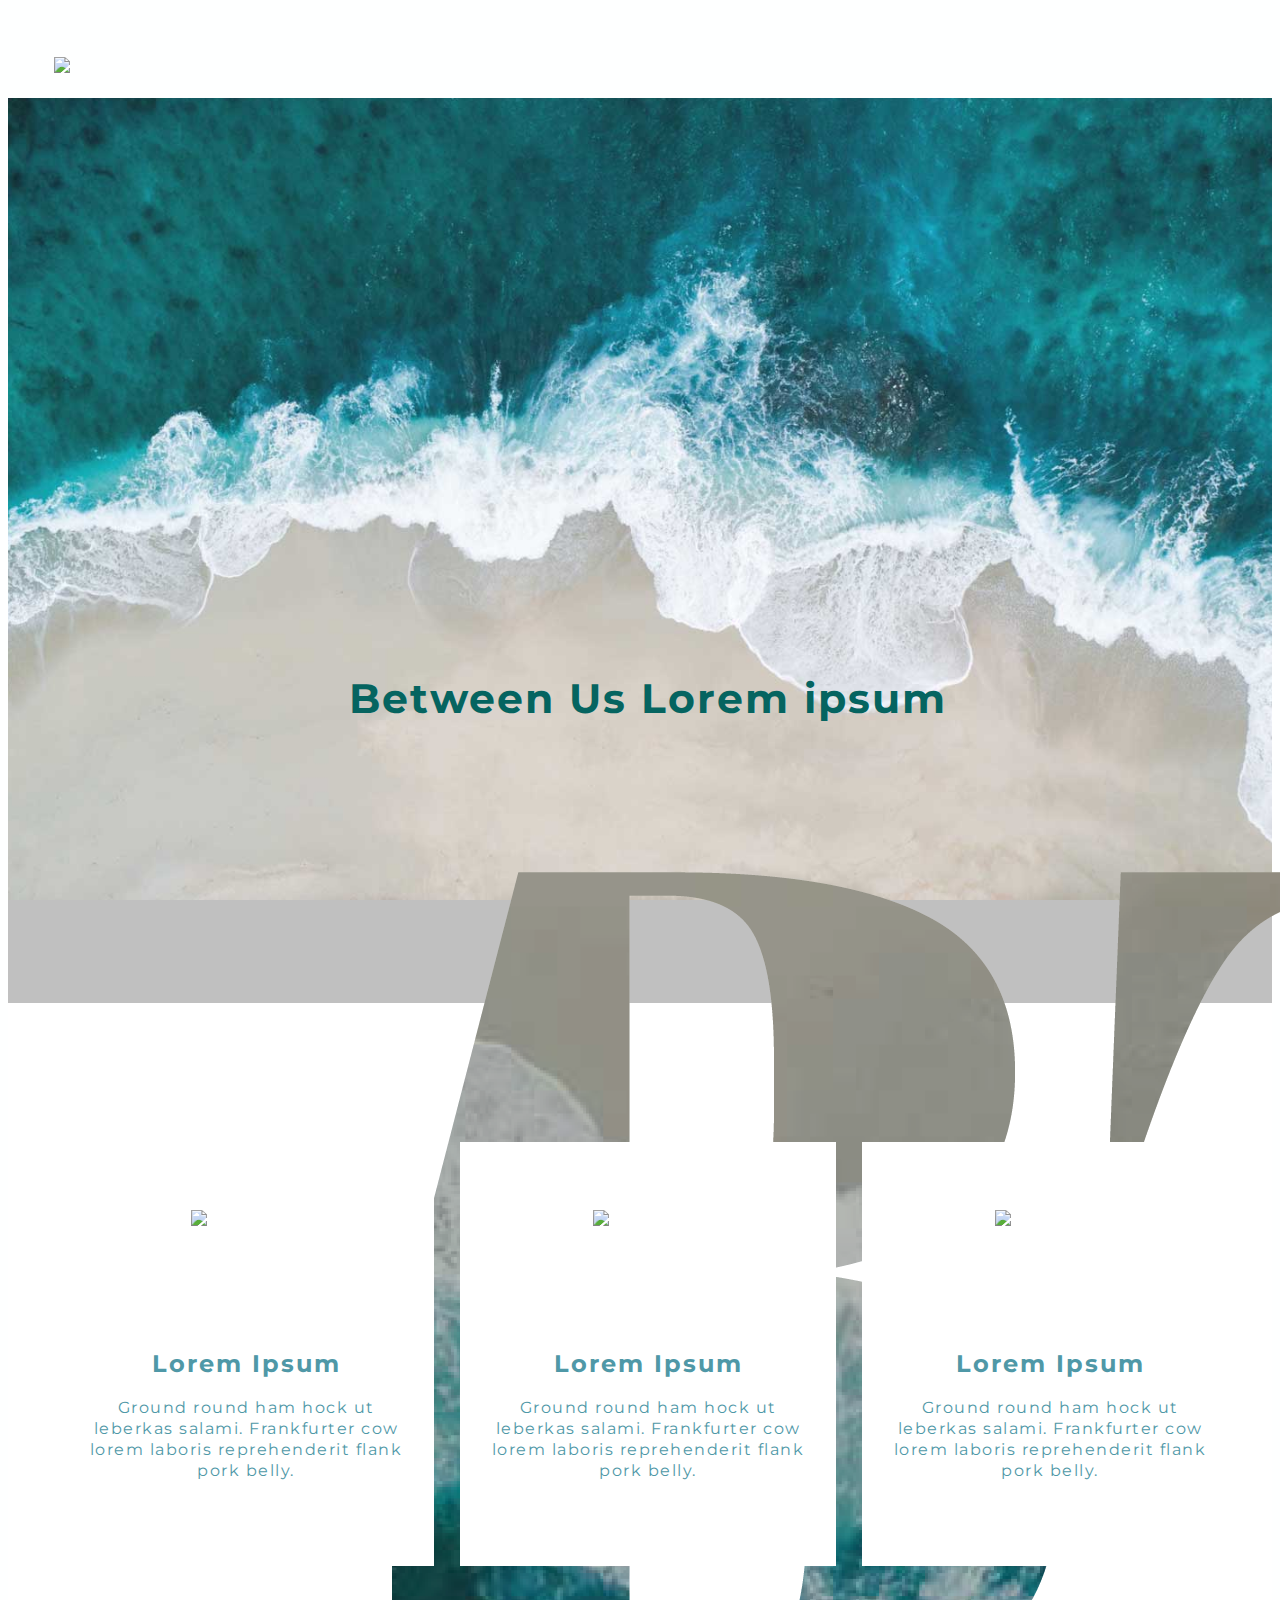
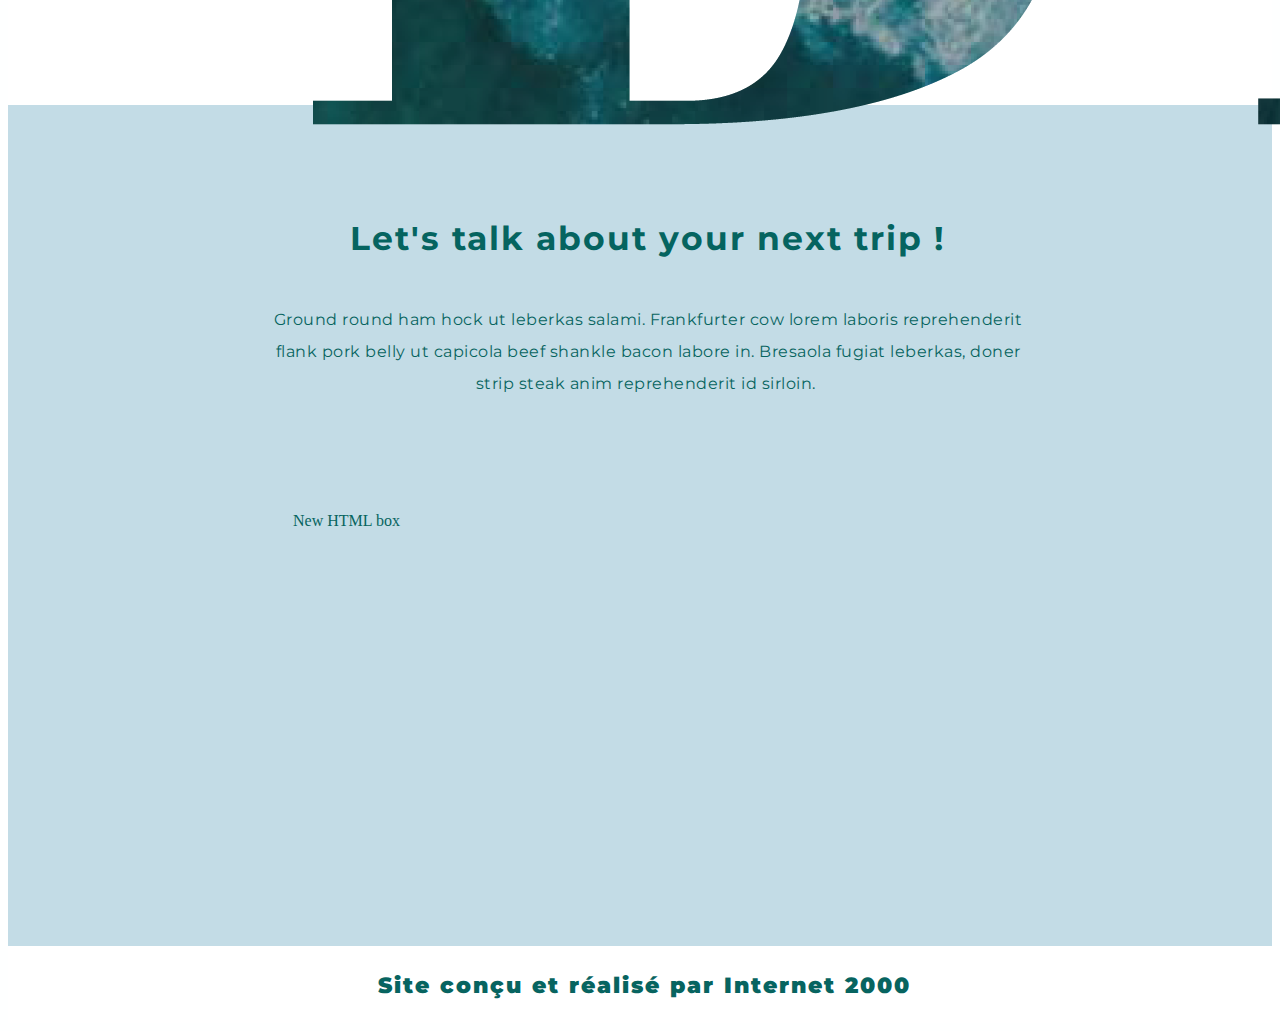
==== commit c472b252: "Batch update" ====
--- a/.silex/editable.html
+++ b/.silex/editable.html
@@ -99,7 +99,7 @@
 
 
 </script>
-    <style class="silex-inline-styles" type="text/css">.body-initial {background-color: rgba(254,255,255,1); position: static;}.silex-id-1478366444112-1 {background-color: rgba(254,255,255,1); min-width: 1000px; position: static; margin-top: -1px;}.silex-id-1478366444112-0 {background-color: transparent; min-height: 9px; position: relative; margin-left: auto; margin-right: auto; display: flex;}.silex-id-1496169913594-59 {min-height: 100px; position: relative; margin-left: auto; margin-right: auto;}.silex-id-1474394621033-3 {background-color: rgba(192,192,192,1); min-width: 1000px; position: static; margin-top: -1px; background-image: url(../assets/playa4.jpg); background-size: cover; background-position: center center; background-repeat: no-repeat; background-attachment: fixed;}.silex-id-1474394621032-2 {background-color: transparent; min-height: 905.5px; position: relative; margin-left: auto; margin-right: auto; display: flex; flex-direction: column; align-items: center; justify-content: center;}.silex-id-1496136970330-0 {width: 781px; top: 106px; left: 229px; min-height: 2px; position: static; margin-top: 100px;}.silex-id-1496148764365-5 {background-color: rgba(255,255,255,1); min-width: 1000px; position: static; margin-top: -1px;}.silex-id-1496148764363-4 {min-height: 702px; position: relative; margin-left: auto; margin-right: auto; display: flex; align-items: center; justify-content: space-between;}.silex-id-1496168536496-34 {background-image: url(../../../../libs/templates/silex-templates/creative/assets/clem-onojeghuo-173078.jpg); background-size: cover; background-position: top center; min-height: 666px; position: relative; margin-left: auto; margin-right: auto;}.silex-id-1617875263486-0 {position: static; background-color: rgba(195,220,230,1);}.silex-id-1617875263487-1 {min-height: 10px; background-color: transparent; position: relative; margin-left: auto; margin-right: auto; display: flex; flex-direction: column; align-items: center;}.silex-id-1617882090030-0 {width: 711px; min-height: 539px; background-color: transparent; position: static; margin-top: 80px; margin-bottom: 150px;}.silex-id-1618932730640-5 {width: 299px; height: 42px; position: static; margin-top: 50px; margin-left: 46px;}.silex-id-1618933327305-6 {width: 110px; height: 110px; position: static; top: 72.6688232421875px; left: 138.00003051757812px;}.silex-id-1618933338114-7 {width: 110px; height: 110px; position: static; top: 209.23333740234375px; left: 631px;}.silex-id-1618933376295-8 {width: 110px; height: 110px; position: static; top: 207px; left: 1046px;}.silex-id-1618933677074-9 {width: 333px; top: 193.3372802734375px; left: 24.999969482421875px; min-height: 2px; position: static; margin-top: 10px;}.silex-id-1619102040111-1 {width: 376px; min-height: 424px; background-color: rgb(255, 255, 255); position: static; top: 135.00247192382812px; left: 59.000030517578125px; display: flex; flex-direction: column; justify-content: center; align-items: center; margin-left: 50px;}.silex-id-1619102327508-2 {width: 376px; min-height: 424px; background-color: rgb(255, 255, 255); position: static; top: 135.00247192382812px; left: 59.000030517578125px; display: flex; flex-direction: column; justify-content: center; align-items: center;}.silex-id-1619102327509-4 {width: 333px; min-height: 146px; position: static; margin-top: 10px;}.silex-id-1619102332203-5 {width: 376px; min-height: 424px; background-color: rgb(255, 255, 255); position: static; top: 135.00247192382812px; left: 59.000030517578125px; display: flex; flex-direction: column; justify-content: center; align-items: center; margin-right: 50px;}.silex-id-1619102332203-7 {width: 333px; top: 193.3372802734375px; left: 24.999969482421875px; min-height: 2px; position: static; margin-top: 10px;}.silex-id-1619436998719-0 {width: 933px; min-height: 1px; position: static; margin-top: 19px; margin-bottom: 44px;}.silex-id-1619509915720-0 {width: 671px; height: 321.316650390625px; position: static;}.silex-id-1619778103434-3 {position: static;}.silex-id-1619778103435-4 {min-height: 77px; background-color: rgb(255, 255, 255); position: relative; margin-left: auto; margin-right: auto;}.silex-id-1619778107249-5 {width: 836px; min-height: 25.677082061767578px; position: absolute; top: 26px; left: 218px;}@media only screen and (max-width: 480px) {.body-initial {background-color: rgba(255,255,255,1);}.silex-id-1478366444112-0 {min-height: 9px;}.silex-id-1474394621033-3 {top: 473px; left: 0px;}.silex-id-1474394621032-2 {min-height: 478.3507080078125px;}.silex-id-1496136970330-0 {top: 139px; left: 11px; width: 421px; min-height: 11px;}.silex-id-1496148764365-5 {top: 899px; left: 0px;}.silex-id-1496148764363-4 {min-height: 3px;}.silex-id-1617882090030-0 {padding-left: 30px; padding-right: 30px; margin-top: 50px; min-height: 300px; top: 0px; left: 0px; width: 418px; margin-bottom: 80px;}.silex-id-1618932730640-5 {padding-right: 0px; margin-top: 10px; height: 30.437272607478025px; top: 9.359658154273557px; left: 0px; width: 221.2882080078125px;}.silex-id-1618933327305-6 {padding-left: 0px; padding-right: 0px;}.silex-id-1618933338114-7 {padding-left: 0px; padding-right: 0px; height: 110px; top: 0px; left: 0px; width: 110px;}.silex-id-1618933376295-8 {padding-left: 0px; padding-right: 0px; height: 110px; top: 0.000030517578125px; left: 0px; width: 110px;}.silex-id-1618933677074-9 {top: 0px; left: 0px; width: 375px; min-height: 10px;}.silex-id-1619102040111-1 {min-height: 10px; margin-top: 80px;}.silex-id-1619102327508-2 {min-height: 10px; margin-top: 50px;}.silex-id-1619102327509-4 {top: 139px; left: 11px; width: 421px; min-height: 10px;}.silex-id-1619102332203-5 {margin-bottom: 100px; min-height: 10px; margin-top: 50px;}.silex-id-1619102332203-7 {top: 139px; left: 11px; width: 421px; min-height: 10px;}.silex-id-1619436998719-0 {min-height: 10px; top: 0px; left: 0px; width: 478px; margin-bottom: 154px; margin-top: 0px;}.silex-id-1619509915720-0 {height: 183.7545953614794px; top: 0px; left: 0px; width: 354.7326354980469px; margin-top: 82px;}}</style>
+    <style class="silex-inline-styles" type="text/css">.body-initial {background-color: rgba(254,255,255,1); position: static;}.silex-id-1478366444112-1 {background-color: rgba(254,255,255,1); min-width: 1000px; position: static; margin-top: -1px;}.silex-id-1478366444112-0 {background-color: transparent; min-height: 9px; position: relative; margin-left: auto; margin-right: auto; display: flex;}.silex-id-1496169913594-59 {min-height: 100px; position: relative; margin-left: auto; margin-right: auto;}.silex-id-1474394621033-3 {background-color: rgba(192,192,192,1); min-width: 1000px; position: static; margin-top: -1px; background-image: url(../assets/playa4.jpg); background-size: cover; background-position: center center; background-repeat: no-repeat; background-attachment: fixed;}.silex-id-1474394621032-2 {background-color: transparent; min-height: 905.5px; position: relative; margin-left: auto; margin-right: auto; display: flex; flex-direction: column; align-items: center; justify-content: center;}.silex-id-1496136970330-0 {width: 781px; top: 106px; left: 229px; min-height: 2px; position: static; margin-top: 100px;}.silex-id-1496148764365-5 {background-color: rgba(255,255,255,1); min-width: 1000px; position: static; margin-top: -1px;}.silex-id-1496148764363-4 {min-height: 702px; position: relative; margin-left: auto; margin-right: auto; display: flex; align-items: center; justify-content: space-between;}.silex-id-1496168536496-34 {background-image: url(../../../../libs/templates/silex-templates/creative/assets/clem-onojeghuo-173078.jpg); background-size: cover; background-position: top center; min-height: 666px; position: relative; margin-left: auto; margin-right: auto;}.silex-id-1617875263486-0 {position: static; background-color: rgba(195,220,230,1);}.silex-id-1617875263487-1 {min-height: 10px; background-color: transparent; position: relative; margin-left: auto; margin-right: auto; display: flex; flex-direction: column; align-items: center;}.silex-id-1617882090030-0 {width: 710px; min-height: 300px; background-color: transparent; position: static; margin-top: 80px; margin-bottom: 150px;}.silex-id-1618932730640-5 {width: 299px; height: 42px; position: static; margin-top: 50px; margin-left: 46px;}.silex-id-1618933327305-6 {width: 110px; height: 110px; position: static; top: 72.6688232421875px; left: 138.00003051757812px;}.silex-id-1618933338114-7 {width: 110px; height: 110px; position: static; top: 209.23333740234375px; left: 631px;}.silex-id-1618933376295-8 {width: 110px; height: 110px; position: static; top: 207px; left: 1046px;}.silex-id-1618933677074-9 {width: 333px; top: 193.3372802734375px; left: 24.999969482421875px; min-height: 2px; position: static; margin-top: 10px;}.silex-id-1619102040111-1 {width: 376px; min-height: 424px; background-color: rgb(255, 255, 255); position: static; top: 135.00247192382812px; left: 59.000030517578125px; display: flex; flex-direction: column; justify-content: center; align-items: center; margin-left: 50px;}.silex-id-1619102327508-2 {width: 376px; min-height: 424px; background-color: rgb(255, 255, 255); position: static; top: 135.00247192382812px; left: 59.000030517578125px; display: flex; flex-direction: column; justify-content: center; align-items: center;}.silex-id-1619102327509-4 {width: 333px; min-height: 146px; position: static; margin-top: 10px;}.silex-id-1619102332203-5 {width: 376px; min-height: 424px; background-color: rgb(255, 255, 255); position: static; top: 135.00247192382812px; left: 59.000030517578125px; display: flex; flex-direction: column; justify-content: center; align-items: center; margin-right: 50px;}.silex-id-1619102332203-7 {width: 333px; top: 193.3372802734375px; left: 24.999969482421875px; min-height: 2px; position: static; margin-top: 10px;}.silex-id-1619436998719-0 {width: 933px; min-height: 1px; position: static; margin-top: 19px; margin-bottom: 44px;}.silex-id-1619509915720-0 {width: 671px; height: 321.316650390625px; position: static;}.silex-id-1619778103434-3 {position: static;}.silex-id-1619778103435-4 {min-height: 77px; background-color: rgb(255, 255, 255); position: relative; margin-left: auto; margin-right: auto;}.silex-id-1619778107249-5 {width: 836px; min-height: 25.677082061767578px; position: absolute; top: 26px; left: 218px;}@media only screen and (max-width: 480px) {.body-initial {background-color: rgba(255,255,255,1);}.silex-id-1478366444112-0 {min-height: 9px;}.silex-id-1474394621033-3 {top: 473px; left: 0px;}.silex-id-1474394621032-2 {min-height: 478.3507080078125px;}.silex-id-1496136970330-0 {top: 139px; left: 11px; width: 421px; min-height: 11px;}.silex-id-1496148764365-5 {top: 899px; left: 0px;}.silex-id-1496148764363-4 {min-height: 3px;}.silex-id-1617882090030-0 {padding-left: 30px; padding-right: 30px; margin-top: 50px; min-height: 300px; top: 0px; left: 0px; width: 418px; margin-bottom: 80px;}.silex-id-1618932730640-5 {padding-right: 0px; margin-top: 10px; height: 30.437272607478025px; top: 9.359658154273557px; left: 0px; width: 221.2882080078125px;}.silex-id-1618933327305-6 {padding-left: 0px; padding-right: 0px;}.silex-id-1618933338114-7 {padding-left: 0px; padding-right: 0px; height: 110px; top: 0px; left: 0px; width: 110px;}.silex-id-1618933376295-8 {padding-left: 0px; padding-right: 0px; height: 110px; top: 0.000030517578125px; left: 0px; width: 110px;}.silex-id-1618933677074-9 {top: 0px; left: 0px; width: 375px; min-height: 10px;}.silex-id-1619102040111-1 {min-height: 10px; margin-top: 80px;}.silex-id-1619102327508-2 {min-height: 10px; margin-top: 50px;}.silex-id-1619102327509-4 {top: 139px; left: 11px; width: 421px; min-height: 10px;}.silex-id-1619102332203-5 {margin-bottom: 100px; min-height: 10px; margin-top: 50px;}.silex-id-1619102332203-7 {top: 139px; left: 11px; width: 421px; min-height: 10px;}.silex-id-1619436998719-0 {min-height: 10px; top: 0px; left: 0px; width: 478px; margin-bottom: 154px; margin-top: 0px;}.silex-id-1619509915720-0 {height: 183.7545953614794px; top: 0px; left: 0px; width: 354.7326354980469px; margin-top: 82px;}.silex-id-1619778103435-4 {min-height: 34px;}.silex-id-1619778107249-5 {top: NaNpx; padding-top: 9px;}}</style>
     <title>Landing Page test</title>
     
 
@@ -296,4 +296,4 @@
                         </p>
 
                 </div>
-            </div><div data-silex-type="html-element" class="editable-style html-element silex-id-1617882090030-0" data-silex-id="silex-id-1617882090030-0" style=""><div class="silex-element-content"><p>New HTML box</p></div></div></div></div><div data-silex-type="container-element" class="editable-style section-element silex-id-1619778103434-3 page-home-page paged-element" data-silex-id="silex-id-1619778103434-3"><div data-silex-type="container-element" class="editable-style container-element silex-id-1619778103435-4 silex-element-content website-width prevent-draggable" data-silex-id="silex-id-1619778103435-4" style=""><div data-silex-type="text-element" class="editable-style text-element silex-id-1619778107249-5 style-credit-ik2" data-silex-id="silex-id-1619778107249-5" style=""><div class="silex-element-content normal"><p>Site conçu et réalisé par Internet 2000</p></div></div></div></div></body></html>+            </div><div data-silex-type="html-element" class="editable-style html-element silex-id-1617882090030-0" data-silex-id="silex-id-1617882090030-0" style=""><div class="silex-element-content"><p>New HTML box</p></div></div></div></div><div data-silex-type="container-element" class="editable-style section-element silex-id-1619778103434-3 page-home-page paged-element" data-silex-id="silex-id-1619778103434-3" style=""><div data-silex-type="container-element" class="editable-style container-element silex-id-1619778103435-4 silex-element-content website-width prevent-draggable" data-silex-id="silex-id-1619778103435-4" style=""><div data-silex-type="text-element" class="editable-style text-element silex-id-1619778107249-5 style-credit-ik2" data-silex-id="silex-id-1619778107249-5" style="" data-silex-href="https://internet2000.net/"><div class="silex-element-content normal"><p>Site conçu et réalisé par Internet 2000</p></div></div></div></div></body></html>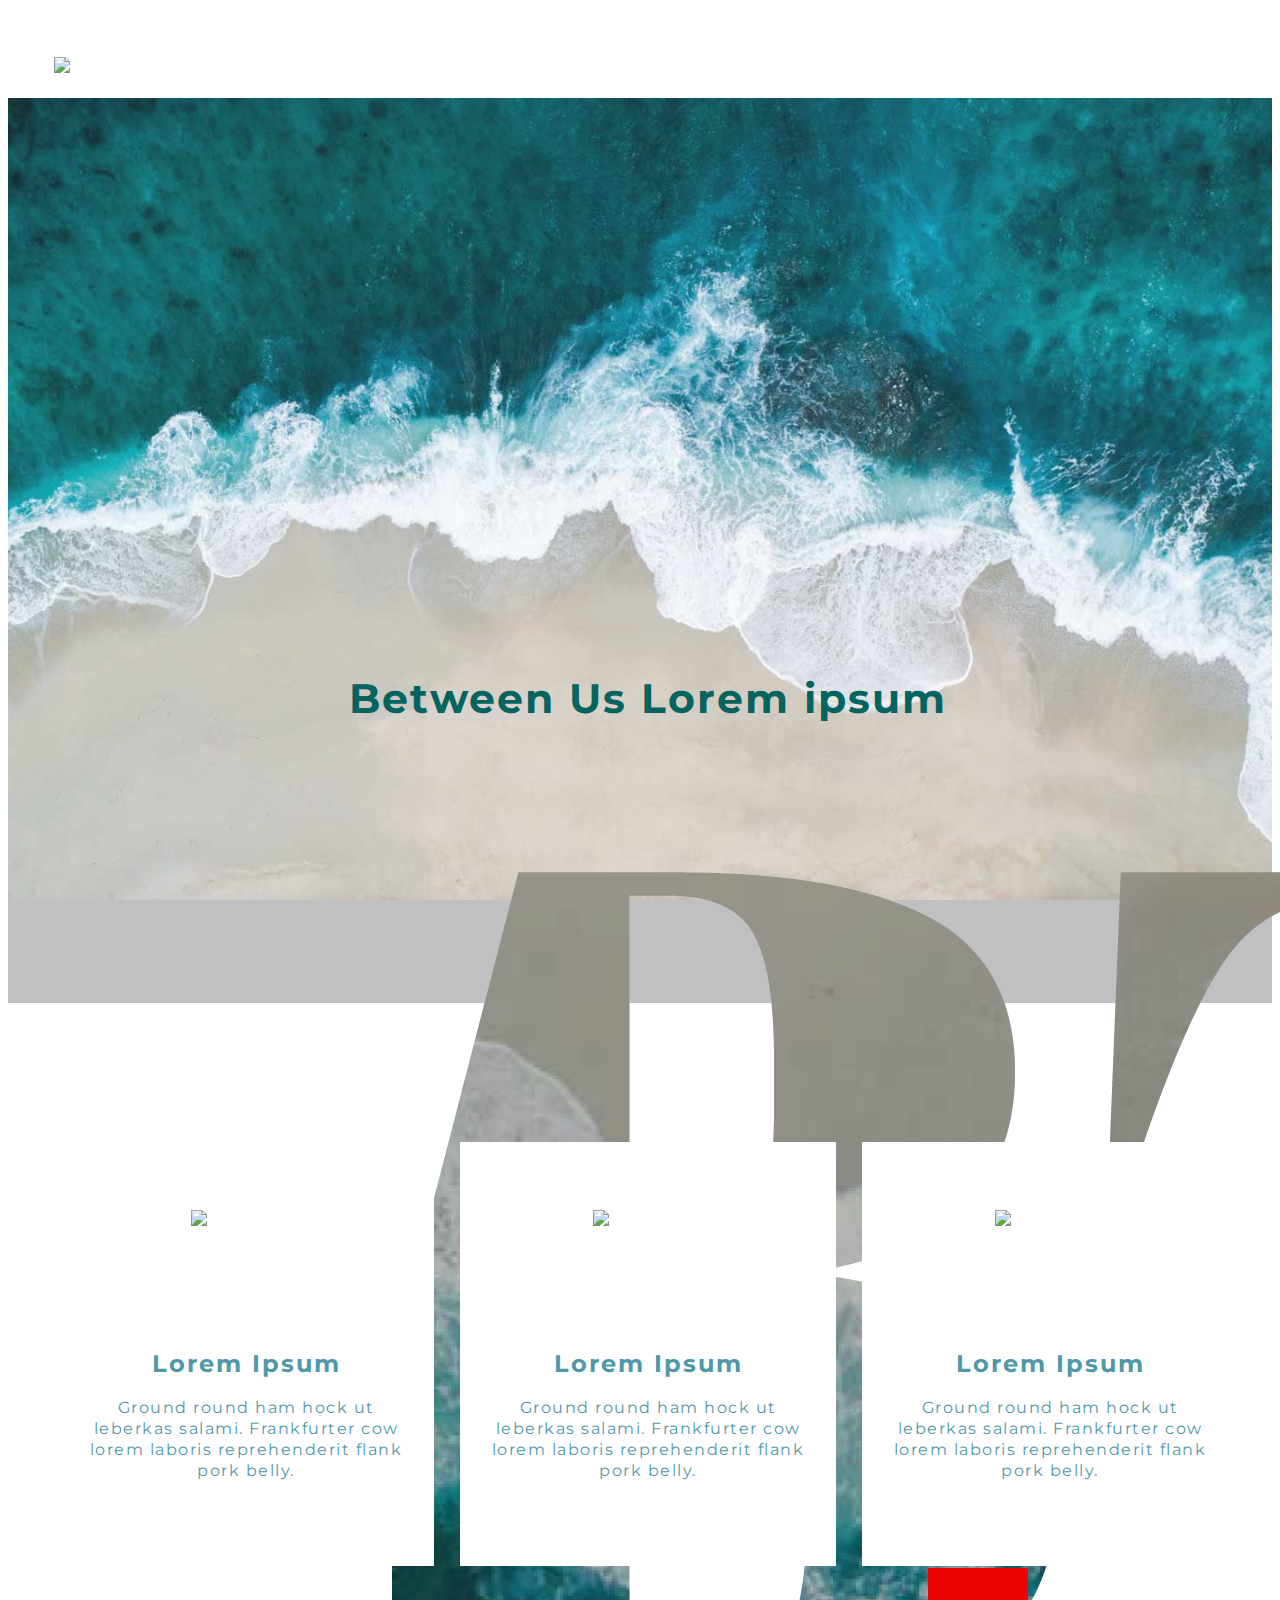
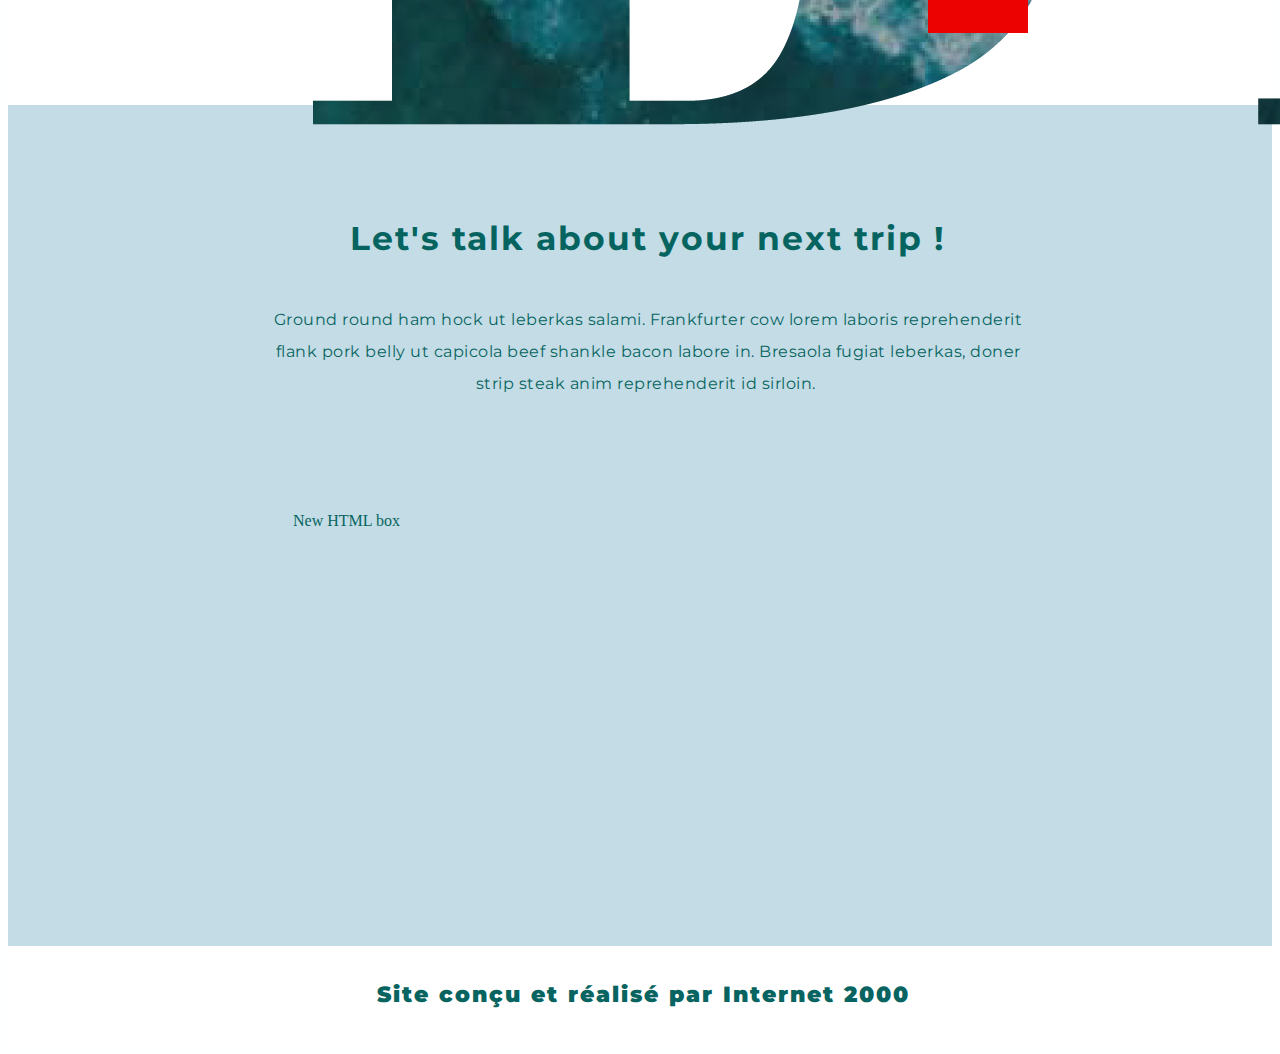
==== commit 6a8a5508: "Batch update" ====
--- a/.silex/editable.html
+++ b/.silex/editable.html
@@ -99,7 +99,7 @@
 
 
 </script>
-    <style class="silex-inline-styles" type="text/css">.body-initial {background-color: rgba(254,255,255,1); position: static;}.silex-id-1478366444112-1 {background-color: rgba(254,255,255,1); min-width: 1000px; position: static; margin-top: -1px;}.silex-id-1478366444112-0 {background-color: transparent; min-height: 9px; position: relative; margin-left: auto; margin-right: auto; display: flex;}.silex-id-1496169913594-59 {min-height: 100px; position: relative; margin-left: auto; margin-right: auto;}.silex-id-1474394621033-3 {background-color: rgba(192,192,192,1); min-width: 1000px; position: static; margin-top: -1px; background-image: url(../assets/playa4.jpg); background-size: cover; background-position: center center; background-repeat: no-repeat; background-attachment: fixed;}.silex-id-1474394621032-2 {background-color: transparent; min-height: 905.5px; position: relative; margin-left: auto; margin-right: auto; display: flex; flex-direction: column; align-items: center; justify-content: center;}.silex-id-1496136970330-0 {width: 781px; top: 106px; left: 229px; min-height: 2px; position: static; margin-top: 100px;}.silex-id-1496148764365-5 {background-color: rgba(255,255,255,1); min-width: 1000px; position: static; margin-top: -1px;}.silex-id-1496148764363-4 {min-height: 702px; position: relative; margin-left: auto; margin-right: auto; display: flex; align-items: center; justify-content: space-between;}.silex-id-1496168536496-34 {background-image: url(../../../../libs/templates/silex-templates/creative/assets/clem-onojeghuo-173078.jpg); background-size: cover; background-position: top center; min-height: 666px; position: relative; margin-left: auto; margin-right: auto;}.silex-id-1617875263486-0 {position: static; background-color: rgba(195,220,230,1);}.silex-id-1617875263487-1 {min-height: 10px; background-color: transparent; position: relative; margin-left: auto; margin-right: auto; display: flex; flex-direction: column; align-items: center;}.silex-id-1617882090030-0 {width: 710px; min-height: 300px; background-color: transparent; position: static; margin-top: 80px; margin-bottom: 150px;}.silex-id-1618932730640-5 {width: 299px; height: 42px; position: static; margin-top: 50px; margin-left: 46px;}.silex-id-1618933327305-6 {width: 110px; height: 110px; position: static; top: 72.6688232421875px; left: 138.00003051757812px;}.silex-id-1618933338114-7 {width: 110px; height: 110px; position: static; top: 209.23333740234375px; left: 631px;}.silex-id-1618933376295-8 {width: 110px; height: 110px; position: static; top: 207px; left: 1046px;}.silex-id-1618933677074-9 {width: 333px; top: 193.3372802734375px; left: 24.999969482421875px; min-height: 2px; position: static; margin-top: 10px;}.silex-id-1619102040111-1 {width: 376px; min-height: 424px; background-color: rgb(255, 255, 255); position: static; top: 135.00247192382812px; left: 59.000030517578125px; display: flex; flex-direction: column; justify-content: center; align-items: center; margin-left: 50px;}.silex-id-1619102327508-2 {width: 376px; min-height: 424px; background-color: rgb(255, 255, 255); position: static; top: 135.00247192382812px; left: 59.000030517578125px; display: flex; flex-direction: column; justify-content: center; align-items: center;}.silex-id-1619102327509-4 {width: 333px; min-height: 146px; position: static; margin-top: 10px;}.silex-id-1619102332203-5 {width: 376px; min-height: 424px; background-color: rgb(255, 255, 255); position: static; top: 135.00247192382812px; left: 59.000030517578125px; display: flex; flex-direction: column; justify-content: center; align-items: center; margin-right: 50px;}.silex-id-1619102332203-7 {width: 333px; top: 193.3372802734375px; left: 24.999969482421875px; min-height: 2px; position: static; margin-top: 10px;}.silex-id-1619436998719-0 {width: 933px; min-height: 1px; position: static; margin-top: 19px; margin-bottom: 44px;}.silex-id-1619509915720-0 {width: 671px; height: 321.316650390625px; position: static;}.silex-id-1619778103434-3 {position: static;}.silex-id-1619778103435-4 {min-height: 77px; background-color: rgb(255, 255, 255); position: relative; margin-left: auto; margin-right: auto;}.silex-id-1619778107249-5 {width: 836px; min-height: 25.677082061767578px; position: absolute; top: 26px; left: 218px;}@media only screen and (max-width: 480px) {.body-initial {background-color: rgba(255,255,255,1);}.silex-id-1478366444112-0 {min-height: 9px;}.silex-id-1474394621033-3 {top: 473px; left: 0px;}.silex-id-1474394621032-2 {min-height: 478.3507080078125px;}.silex-id-1496136970330-0 {top: 139px; left: 11px; width: 421px; min-height: 11px;}.silex-id-1496148764365-5 {top: 899px; left: 0px;}.silex-id-1496148764363-4 {min-height: 3px;}.silex-id-1617882090030-0 {padding-left: 30px; padding-right: 30px; margin-top: 50px; min-height: 300px; top: 0px; left: 0px; width: 418px; margin-bottom: 80px;}.silex-id-1618932730640-5 {padding-right: 0px; margin-top: 10px; height: 30.437272607478025px; top: 9.359658154273557px; left: 0px; width: 221.2882080078125px;}.silex-id-1618933327305-6 {padding-left: 0px; padding-right: 0px;}.silex-id-1618933338114-7 {padding-left: 0px; padding-right: 0px; height: 110px; top: 0px; left: 0px; width: 110px;}.silex-id-1618933376295-8 {padding-left: 0px; padding-right: 0px; height: 110px; top: 0.000030517578125px; left: 0px; width: 110px;}.silex-id-1618933677074-9 {top: 0px; left: 0px; width: 375px; min-height: 10px;}.silex-id-1619102040111-1 {min-height: 10px; margin-top: 80px;}.silex-id-1619102327508-2 {min-height: 10px; margin-top: 50px;}.silex-id-1619102327509-4 {top: 139px; left: 11px; width: 421px; min-height: 10px;}.silex-id-1619102332203-5 {margin-bottom: 100px; min-height: 10px; margin-top: 50px;}.silex-id-1619102332203-7 {top: 139px; left: 11px; width: 421px; min-height: 10px;}.silex-id-1619436998719-0 {min-height: 10px; top: 0px; left: 0px; width: 478px; margin-bottom: 154px; margin-top: 0px;}.silex-id-1619509915720-0 {height: 183.7545953614794px; top: 0px; left: 0px; width: 354.7326354980469px; margin-top: 82px;}.silex-id-1619778103435-4 {min-height: 34px;}.silex-id-1619778107249-5 {top: NaNpx; padding-top: 9px;}}</style>
+    <style class="silex-inline-styles" type="text/css">.body-initial {background-color: rgba(254,255,255,1); position: static;}.silex-id-1478366444112-1 {background-color: rgba(254,255,255,1); min-width: 1000px; position: static; margin-top: -1px;}.silex-id-1478366444112-0 {background-color: transparent; min-height: 9px; position: relative; margin-left: auto; margin-right: auto; display: flex;}.silex-id-1496169913594-59 {min-height: 100px; position: relative; margin-left: auto; margin-right: auto;}.silex-id-1474394621033-3 {background-color: rgba(192,192,192,1); min-width: 1000px; position: static; margin-top: -1px; background-image: url(../assets/playa4.jpg); background-size: cover; background-position: center center; background-repeat: no-repeat; background-attachment: fixed;}.silex-id-1474394621032-2 {background-color: transparent; min-height: 905.5px; position: relative; margin-left: auto; margin-right: auto; display: flex; flex-direction: column; align-items: center; justify-content: center;}.silex-id-1496136970330-0 {width: 781px; top: 106px; left: 229px; min-height: 2px; position: static; margin-top: 100px;}.silex-id-1496148764365-5 {background-color: rgba(255,255,255,1); min-width: 1000px; position: static; margin-top: -1px;}.silex-id-1496148764363-4 {min-height: 702px; position: relative; margin-left: auto; margin-right: auto; display: flex; align-items: center; justify-content: space-between;}.silex-id-1496168536496-34 {background-image: url(../../../../libs/templates/silex-templates/creative/assets/clem-onojeghuo-173078.jpg); background-size: cover; background-position: top center; min-height: 666px; position: relative; margin-left: auto; margin-right: auto;}.silex-id-1617875263486-0 {position: static; background-color: rgba(195,220,230,1);}.silex-id-1617875263487-1 {min-height: 10px; background-color: transparent; position: relative; margin-left: auto; margin-right: auto; display: flex; flex-direction: column; align-items: center;}.silex-id-1617882090030-0 {width: 710px; min-height: 300px; background-color: transparent; position: static; margin-top: 80px; margin-bottom: 150px;}.silex-id-1618932730640-5 {width: 299px; height: 42px; position: static; margin-top: 50px; margin-left: 46px;}.silex-id-1618933327305-6 {width: 110px; height: 110px; position: static; top: 72.6688232421875px; left: 138.00003051757812px;}.silex-id-1618933338114-7 {width: 110px; height: 110px; position: static; top: 209.23333740234375px; left: 631px;}.silex-id-1618933376295-8 {width: 110px; height: 110px; position: static; top: 207px; left: 1046px;}.silex-id-1618933677074-9 {width: 333px; top: 193.3372802734375px; left: 24.999969482421875px; min-height: 2px; position: static; margin-top: 10px;}.silex-id-1619102040111-1 {width: 376px; min-height: 424px; background-color: rgb(255, 255, 255); position: static; top: 135.00247192382812px; left: 59.000030517578125px; display: flex; flex-direction: column; justify-content: center; align-items: center; margin-left: 50px;}.silex-id-1619102327508-2 {width: 376px; min-height: 424px; background-color: rgb(255, 255, 255); position: static; top: 135.00247192382812px; left: 59.000030517578125px; display: flex; flex-direction: column; justify-content: center; align-items: center;}.silex-id-1619102327509-4 {width: 333px; min-height: 146px; position: static; margin-top: 10px;}.silex-id-1619102332203-5 {width: 376px; min-height: 424px; background-color: rgb(255, 255, 255); position: static; top: 135.00247192382812px; left: 59.000030517578125px; display: flex; flex-direction: column; justify-content: center; align-items: center; margin-right: 50px;}.silex-id-1619102332203-7 {width: 333px; top: 193.3372802734375px; left: 24.999969482421875px; min-height: 2px; position: static; margin-top: 10px;}.silex-id-1619436998719-0 {width: 933px; min-height: 1px; position: static; margin-top: 19px; margin-bottom: 44px;}.silex-id-1619509915720-0 {width: 671px; height: 321.316650390625px; position: static;}.silex-id-1619778107249-5 {width: 835px; min-height: 26px; position: absolute; top: 35.7708740234375px; left: 218px;}.silex-id-1619785274025-6 {position: static;}.silex-id-1619785274026-7 {min-height: 100px; background-color: rgb(255, 255, 255); position: relative; margin-left: auto; margin-right: auto;}.silex-id-1619785332384-8 {width: 100px; min-height: 65px; background-color: rgba(237,2,2,1); position: absolute; top: 565.4341430664062px; left: 919.9930419921875px;}@media only screen and (max-width: 480px) {.body-initial {background-color: rgba(255,255,255,1);}.silex-id-1478366444112-0 {min-height: 9px;}.silex-id-1474394621033-3 {top: 473px; left: 0px;}.silex-id-1474394621032-2 {min-height: 478.3507080078125px;}.silex-id-1496136970330-0 {top: 139px; left: 11px; width: 421px; min-height: 11px;}.silex-id-1496148764365-5 {top: 899px; left: 0px;}.silex-id-1496148764363-4 {min-height: 3px;}.silex-id-1617882090030-0 {padding-left: 30px; padding-right: 30px; margin-top: 50px; min-height: 300px; top: 0px; left: 0px; width: 418px; margin-bottom: 80px;}.silex-id-1618932730640-5 {padding-right: 0px; margin-top: 10px; height: 30.437272607478025px; top: 9.359658154273557px; left: 0px; width: 221.2882080078125px;}.silex-id-1618933327305-6 {padding-left: 0px; padding-right: 0px;}.silex-id-1618933338114-7 {padding-left: 0px; padding-right: 0px; height: 110px; top: 0px; left: 0px; width: 110px;}.silex-id-1618933376295-8 {padding-left: 0px; padding-right: 0px; height: 110px; top: 0.000030517578125px; left: 0px; width: 110px;}.silex-id-1618933677074-9 {top: 0px; left: 0px; width: 375px; min-height: 10px;}.silex-id-1619102040111-1 {min-height: 10px; margin-top: 80px;}.silex-id-1619102327508-2 {min-height: 10px; margin-top: 50px;}.silex-id-1619102327509-4 {top: 139px; left: 11px; width: 421px; min-height: 10px;}.silex-id-1619102332203-5 {margin-bottom: 100px; min-height: 10px; margin-top: 50px;}.silex-id-1619102332203-7 {top: 139px; left: 11px; width: 421px; min-height: 10px;}.silex-id-1619436998719-0 {min-height: 10px; top: 0px; left: 0px; width: 478px; margin-bottom: 154px; margin-top: 0px;}.silex-id-1619509915720-0 {height: 183.7545953614794px; top: 0px; left: 0px; width: 354.7326354980469px; margin-top: 82px;}.silex-id-1619778107249-5 {top: NaNpx; padding-top: 9px;}}</style>
     <title>Landing Page test</title>
     
 
@@ -287,7 +287,7 @@
                         <p>
                             Ground round ham hock ut leberkas salami. Frankfurter cow lorem laboris reprehenderit flank pork belly.</p>
 
-                </div></div></div></div></section><div data-silex-type="container-element" class="editable-style section-element silex-id-1617875263486-0 page-home-page paged-element" data-silex-id="silex-id-1617875263486-0" style=""><div data-silex-type="container-element" class="editable-style container-element silex-id-1617875263487-1 silex-element-content website-width prevent-draggable" data-silex-id="silex-id-1617875263487-1" style=""><div data-silex-type="text-element" class="editable-style silex-id-1496136970330-0 text-element header from-bottom delay300" data-silex-id="silex-id-1496136970330-0" style="">
+                </div></div></div><div data-silex-type="container-element" class="editable-style container-element silex-id-1619785332384-8" data-silex-id="silex-id-1619785332384-8" style=""></div></div></section><div data-silex-type="container-element" class="editable-style section-element silex-id-1617875263486-0 page-home-page paged-element" data-silex-id="silex-id-1617875263486-0" style=""><div data-silex-type="container-element" class="editable-style container-element silex-id-1617875263487-1 silex-element-content website-width prevent-draggable" data-silex-id="silex-id-1617875263487-1" style=""><div data-silex-type="text-element" class="editable-style silex-id-1496136970330-0 text-element header from-bottom delay300" data-silex-id="silex-id-1496136970330-0" style="">
                 <div class="silex-element-content normal">
                     <h3>Let's talk about your next trip !</h3>
 
@@ -296,4 +296,4 @@
                         </p>
 
                 </div>
-            </div><div data-silex-type="html-element" class="editable-style html-element silex-id-1617882090030-0" data-silex-id="silex-id-1617882090030-0" style=""><div class="silex-element-content"><p>New HTML box</p></div></div></div></div><div data-silex-type="container-element" class="editable-style section-element silex-id-1619778103434-3 page-home-page paged-element" data-silex-id="silex-id-1619778103434-3" style=""><div data-silex-type="container-element" class="editable-style container-element silex-id-1619778103435-4 silex-element-content website-width prevent-draggable" data-silex-id="silex-id-1619778103435-4" style=""><div data-silex-type="text-element" class="editable-style text-element silex-id-1619778107249-5 style-credit-ik2" data-silex-id="silex-id-1619778107249-5" style="" data-silex-href="https://internet2000.net/"><div class="silex-element-content normal"><p>Site conçu et réalisé par Internet 2000</p></div></div></div></div></body></html>+            </div><div data-silex-type="html-element" class="editable-style html-element silex-id-1617882090030-0" data-silex-id="silex-id-1617882090030-0" style=""><div class="silex-element-content"><p>New HTML box</p></div></div></div></div><div data-silex-type="container-element" class="editable-style section-element silex-id-1619785274025-6 page-home-page paged-element" data-silex-id="silex-id-1619785274025-6"><div data-silex-type="container-element" class="editable-style container-element silex-id-1619785274026-7 silex-element-content website-width prevent-draggable" data-silex-id="silex-id-1619785274026-7"><div data-silex-type="text-element" class="editable-style text-element silex-id-1619778107249-5 style-credit-ik2" data-silex-id="silex-id-1619778107249-5" style="" data-silex-href="https://internet2000.net/"><div class="silex-element-content normal"><p>Site conçu et réalisé par Internet 2000</p></div></div></div></div></body></html>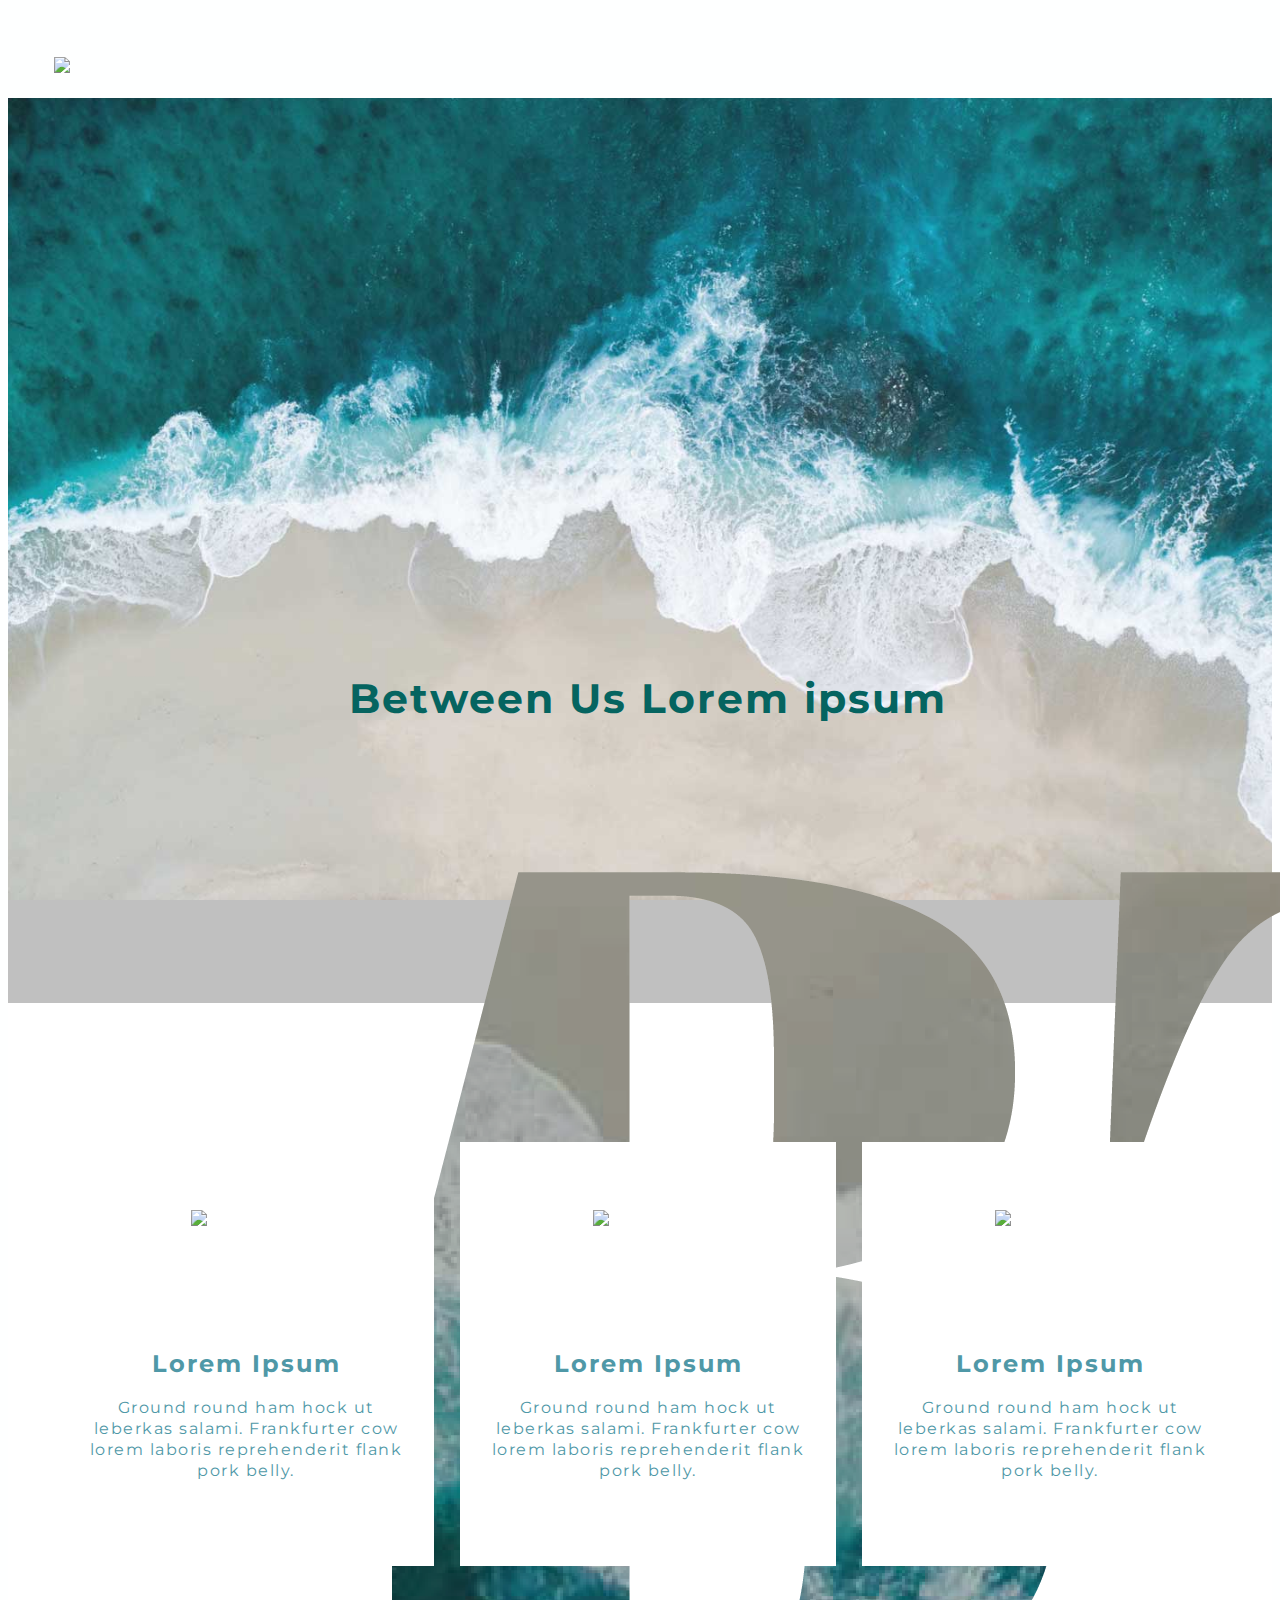
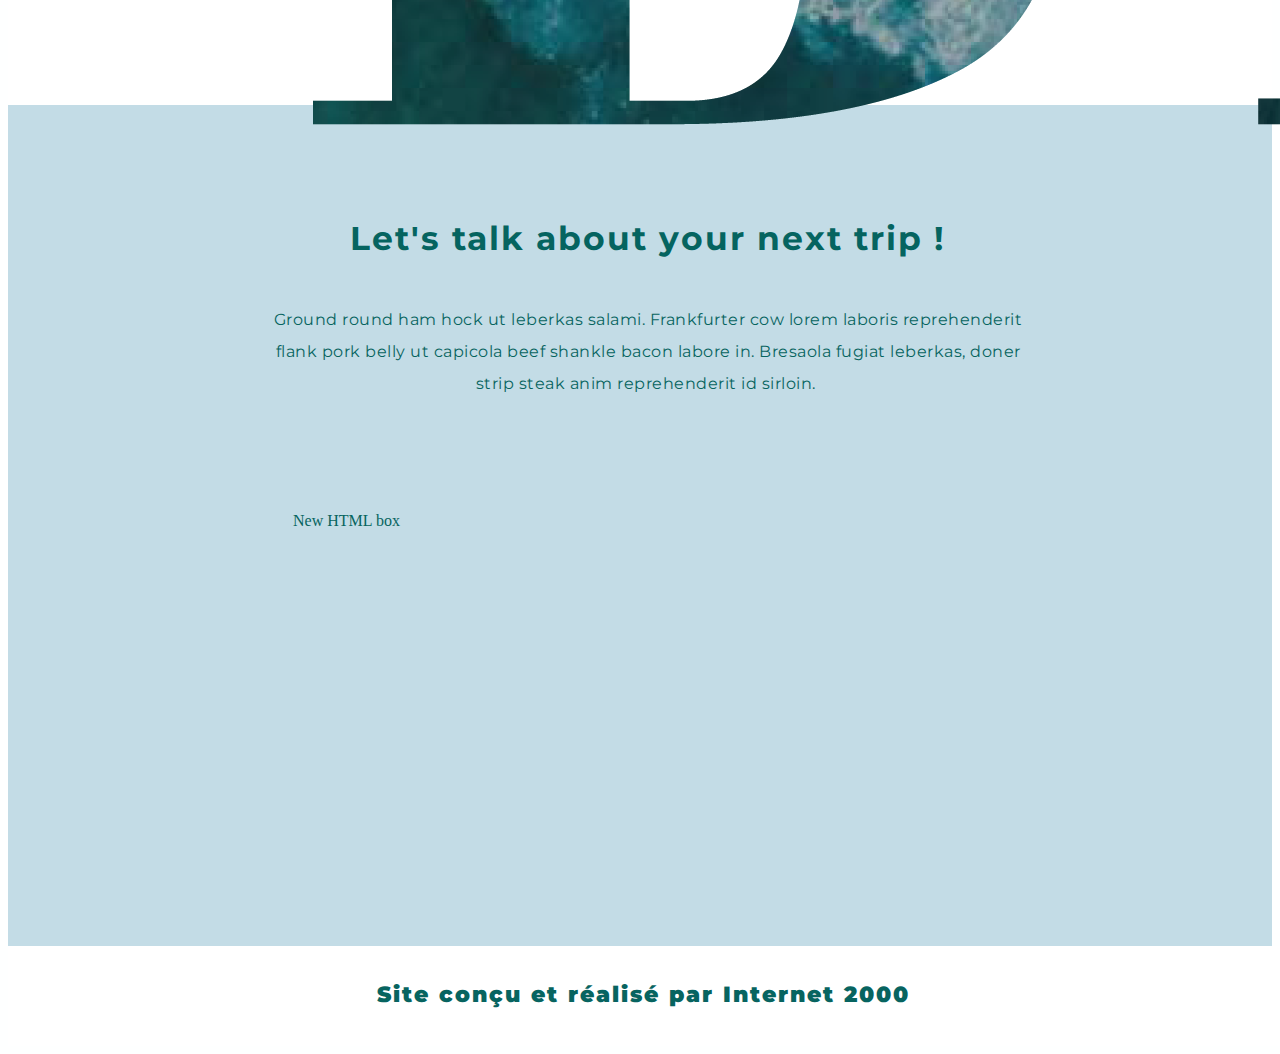
==== commit 026b59c2: "Merge pull request #5 from molyrichez/main" ====
--- a/.silex/editable.html
+++ b/.silex/editable.html
@@ -6,12 +6,12 @@
     <!-- leave this for stats and Silex version check -->
     <meta name="generator" content="Silex v2.2.12">
     <!-- End of generator meta tag -->
-    <script type="text/javascript" src="https://design.stastic.net/static/2.11/jquery.js" data-silex-static=""></script>
-    <script type="text/javascript" src="https://design.stastic.net/static/2.11/jquery-ui.js" data-silex-static="" data-silex-remove-publish=""></script>
-    <script type="text/javascript" src="https://design.stastic.net/static/2.11/pageable.js" data-silex-static="" data-silex-remove-publish=""></script>
-    <script type="text/javascript" src="https://design.stastic.net/static/2.11/front-end.js" data-silex-static=""></script>
-    <link rel="stylesheet" href="https://design.stastic.net/static/2.11/normalize.css" data-silex-static="">
-    <link rel="stylesheet" href="https://design.stastic.net/static/2.11/front-end.css" data-silex-static="">
+    <script type="text/javascript" src="https://preprod.silex.me/static/2.11/jquery.js" data-silex-static=""></script>
+    <script type="text/javascript" src="https://preprod.silex.me/static/2.11/jquery-ui.js" data-silex-static="" data-silex-remove-publish=""></script>
+    <script type="text/javascript" src="https://preprod.silex.me/static/2.11/pageable.js" data-silex-static="" data-silex-remove-publish=""></script>
+    <script type="text/javascript" src="https://preprod.silex.me/static/2.11/front-end.js" data-silex-static=""></script>
+    <link rel="stylesheet" href="https://preprod.silex.me/static/2.11/normalize.css" data-silex-static="">
+    <link rel="stylesheet" href="https://preprod.silex.me/static/2.11/front-end.css" data-silex-static="">
 
     <style type="text/css" class="silex-style">.fullwidth {width: 100%;}body.silex-runtime {scroll-behavior: smooth;}html {scroll-behavior: smooth;}</style>
     <script type="text/javascript" class="silex-script">/*
@@ -99,7 +99,7 @@
 
 
 </script>
-    <style class="silex-inline-styles" type="text/css">.body-initial {background-color: rgba(254,255,255,1); position: static;}.silex-id-1478366444112-1 {background-color: rgba(254,255,255,1); min-width: 1000px; position: static; margin-top: -1px;}.silex-id-1478366444112-0 {background-color: transparent; min-height: 9px; position: relative; margin-left: auto; margin-right: auto; display: flex;}.silex-id-1496169913594-59 {min-height: 100px; position: relative; margin-left: auto; margin-right: auto;}.silex-id-1474394621033-3 {background-color: rgba(192,192,192,1); min-width: 1000px; position: static; margin-top: -1px; background-image: url(../assets/playa4.jpg); background-size: cover; background-position: center center; background-repeat: no-repeat; background-attachment: fixed;}.silex-id-1474394621032-2 {background-color: transparent; min-height: 905.5px; position: relative; margin-left: auto; margin-right: auto; display: flex; flex-direction: column; align-items: center; justify-content: center;}.silex-id-1496136970330-0 {width: 781px; top: 106px; left: 229px; min-height: 2px; position: static; margin-top: 100px;}.silex-id-1496148764365-5 {background-color: rgba(255,255,255,1); min-width: 1000px; position: static; margin-top: -1px;}.silex-id-1496148764363-4 {min-height: 702px; position: relative; margin-left: auto; margin-right: auto; display: flex; align-items: center; justify-content: space-between;}.silex-id-1496168536496-34 {background-image: url(../../../../libs/templates/silex-templates/creative/assets/clem-onojeghuo-173078.jpg); background-size: cover; background-position: top center; min-height: 666px; position: relative; margin-left: auto; margin-right: auto;}.silex-id-1617875263486-0 {position: static; background-color: rgba(195,220,230,1);}.silex-id-1617875263487-1 {min-height: 10px; background-color: transparent; position: relative; margin-left: auto; margin-right: auto; display: flex; flex-direction: column; align-items: center;}.silex-id-1617882090030-0 {width: 710px; min-height: 300px; background-color: transparent; position: static; margin-top: 80px; margin-bottom: 150px;}.silex-id-1618932730640-5 {width: 299px; height: 42px; position: static; margin-top: 50px; margin-left: 46px;}.silex-id-1618933327305-6 {width: 110px; height: 110px; position: static; top: 72.6688232421875px; left: 138.00003051757812px;}.silex-id-1618933338114-7 {width: 110px; height: 110px; position: static; top: 209.23333740234375px; left: 631px;}.silex-id-1618933376295-8 {width: 110px; height: 110px; position: static; top: 207px; left: 1046px;}.silex-id-1618933677074-9 {width: 333px; top: 193.3372802734375px; left: 24.999969482421875px; min-height: 2px; position: static; margin-top: 10px;}.silex-id-1619102040111-1 {width: 376px; min-height: 424px; background-color: rgb(255, 255, 255); position: static; top: 135.00247192382812px; left: 59.000030517578125px; display: flex; flex-direction: column; justify-content: center; align-items: center; margin-left: 50px;}.silex-id-1619102327508-2 {width: 376px; min-height: 424px; background-color: rgb(255, 255, 255); position: static; top: 135.00247192382812px; left: 59.000030517578125px; display: flex; flex-direction: column; justify-content: center; align-items: center;}.silex-id-1619102327509-4 {width: 333px; min-height: 146px; position: static; margin-top: 10px;}.silex-id-1619102332203-5 {width: 376px; min-height: 424px; background-color: rgb(255, 255, 255); position: static; top: 135.00247192382812px; left: 59.000030517578125px; display: flex; flex-direction: column; justify-content: center; align-items: center; margin-right: 50px;}.silex-id-1619102332203-7 {width: 333px; top: 193.3372802734375px; left: 24.999969482421875px; min-height: 2px; position: static; margin-top: 10px;}.silex-id-1619436998719-0 {width: 933px; min-height: 1px; position: static; margin-top: 19px; margin-bottom: 44px;}.silex-id-1619509915720-0 {width: 671px; height: 321.316650390625px; position: static;}.silex-id-1619778107249-5 {width: 835px; min-height: 26px; position: absolute; top: 35.7708740234375px; left: 218px;}.silex-id-1619785274025-6 {position: static;}.silex-id-1619785274026-7 {min-height: 100px; background-color: rgb(255, 255, 255); position: relative; margin-left: auto; margin-right: auto;}.silex-id-1619785332384-8 {width: 100px; min-height: 65px; background-color: rgba(237,2,2,1); position: absolute; top: 565.4341430664062px; left: 919.9930419921875px;}@media only screen and (max-width: 480px) {.body-initial {background-color: rgba(255,255,255,1);}.silex-id-1478366444112-0 {min-height: 9px;}.silex-id-1474394621033-3 {top: 473px; left: 0px;}.silex-id-1474394621032-2 {min-height: 478.3507080078125px;}.silex-id-1496136970330-0 {top: 139px; left: 11px; width: 421px; min-height: 11px;}.silex-id-1496148764365-5 {top: 899px; left: 0px;}.silex-id-1496148764363-4 {min-height: 3px;}.silex-id-1617882090030-0 {padding-left: 30px; padding-right: 30px; margin-top: 50px; min-height: 300px; top: 0px; left: 0px; width: 418px; margin-bottom: 80px;}.silex-id-1618932730640-5 {padding-right: 0px; margin-top: 10px; height: 30.437272607478025px; top: 9.359658154273557px; left: 0px; width: 221.2882080078125px;}.silex-id-1618933327305-6 {padding-left: 0px; padding-right: 0px;}.silex-id-1618933338114-7 {padding-left: 0px; padding-right: 0px; height: 110px; top: 0px; left: 0px; width: 110px;}.silex-id-1618933376295-8 {padding-left: 0px; padding-right: 0px; height: 110px; top: 0.000030517578125px; left: 0px; width: 110px;}.silex-id-1618933677074-9 {top: 0px; left: 0px; width: 375px; min-height: 10px;}.silex-id-1619102040111-1 {min-height: 10px; margin-top: 80px;}.silex-id-1619102327508-2 {min-height: 10px; margin-top: 50px;}.silex-id-1619102327509-4 {top: 139px; left: 11px; width: 421px; min-height: 10px;}.silex-id-1619102332203-5 {margin-bottom: 100px; min-height: 10px; margin-top: 50px;}.silex-id-1619102332203-7 {top: 139px; left: 11px; width: 421px; min-height: 10px;}.silex-id-1619436998719-0 {min-height: 10px; top: 0px; left: 0px; width: 478px; margin-bottom: 154px; margin-top: 0px;}.silex-id-1619509915720-0 {height: 183.7545953614794px; top: 0px; left: 0px; width: 354.7326354980469px; margin-top: 82px;}.silex-id-1619778107249-5 {top: NaNpx; padding-top: 9px;}}</style>
+    <style class="silex-inline-styles" type="text/css">.body-initial {background-color: rgba(254,255,255,1); position: static;}.silex-id-1478366444112-1 {background-color: rgba(254,255,255,1); min-width: 1000px; position: static; margin-top: -1px;}.silex-id-1478366444112-0 {background-color: transparent; min-height: 9px; position: relative; margin-left: auto; margin-right: auto; display: flex;}.silex-id-1496169913594-59 {min-height: 100px; position: relative; margin-left: auto; margin-right: auto;}.silex-id-1474394621033-3 {background-color: rgba(192,192,192,1); min-width: 1000px; position: static; margin-top: -1px; background-image: url(../assets/playa4.jpg); background-size: cover; background-position: center center; background-repeat: no-repeat; background-attachment: fixed;}.silex-id-1474394621032-2 {background-color: transparent; min-height: 905.5px; position: relative; margin-left: auto; margin-right: auto; display: flex; flex-direction: column; align-items: center; justify-content: center;}.silex-id-1496136970330-0 {width: 781px; top: 106px; left: 229px; min-height: 2px; position: static; margin-top: 100px;}.silex-id-1496148764365-5 {background-color: rgba(255,255,255,1); min-width: 1000px; position: static; margin-top: -1px;}.silex-id-1496148764363-4 {min-height: 702px; position: relative; margin-left: auto; margin-right: auto; display: flex; align-items: center; justify-content: space-between;}.silex-id-1496168536496-34 {background-image: url(../../../../libs/templates/silex-templates/creative/assets/clem-onojeghuo-173078.jpg); background-size: cover; background-position: top center; min-height: 666px; position: relative; margin-left: auto; margin-right: auto;}.silex-id-1617875263486-0 {position: static; background-color: rgba(195,220,230,1);}.silex-id-1617875263487-1 {min-height: 10px; background-color: transparent; position: relative; margin-left: auto; margin-right: auto; display: flex; flex-direction: column; align-items: center;}.silex-id-1617882090030-0 {width: 710px; min-height: 300px; background-color: transparent; position: static; margin-top: 80px; margin-bottom: 150px;}.silex-id-1618932730640-5 {width: 299px; height: 42px; position: static; margin-top: 50px; margin-left: 46px;}.silex-id-1618933327305-6 {width: 110px; height: 110px; position: static; top: 72.6688232421875px; left: 138.00003051757812px;}.silex-id-1618933338114-7 {width: 110px; height: 110px; position: static; top: 209.23333740234375px; left: 631px;}.silex-id-1618933376295-8 {width: 110px; height: 110px; position: static; top: 207px; left: 1046px;}.silex-id-1618933677074-9 {width: 333px; top: 193.3372802734375px; left: 24.999969482421875px; min-height: 2px; position: static; margin-top: 10px;}.silex-id-1619102040111-1 {width: 376px; min-height: 424px; background-color: rgb(255, 255, 255); position: static; top: 135.00247192382812px; left: 59.000030517578125px; display: flex; flex-direction: column; justify-content: center; align-items: center; margin-left: 50px;}.silex-id-1619102327508-2 {width: 376px; min-height: 424px; background-color: rgb(255, 255, 255); position: static; top: 135.00247192382812px; left: 59.000030517578125px; display: flex; flex-direction: column; justify-content: center; align-items: center;}.silex-id-1619102327509-4 {width: 333px; min-height: 146px; position: static; margin-top: 10px;}.silex-id-1619102332203-5 {width: 376px; min-height: 424px; background-color: rgb(255, 255, 255); position: static; top: 135.00247192382812px; left: 59.000030517578125px; display: flex; flex-direction: column; justify-content: center; align-items: center; margin-right: 50px;}.silex-id-1619102332203-7 {width: 333px; top: 193.3372802734375px; left: 24.999969482421875px; min-height: 2px; position: static; margin-top: 10px;}.silex-id-1619436998719-0 {width: 933px; min-height: 1px; position: static; margin-top: 19px; margin-bottom: 44px;}.silex-id-1619509915720-0 {width: 671px; height: 321.316650390625px; position: static;}.silex-id-1619778107249-5 {width: 835px; min-height: 26px; position: absolute; top: 35.7708740234375px; left: 218px;}.silex-id-1619785274025-6 {position: static;}.silex-id-1619785274026-7 {min-height: 100px; background-color: rgb(255, 255, 255); position: relative; margin-left: auto; margin-right: auto;}@media only screen and (max-width: 480px) {.body-initial {background-color: rgba(255,255,255,1);}.silex-id-1478366444112-0 {min-height: 9px;}.silex-id-1474394621033-3 {top: 473px; left: 0px;}.silex-id-1474394621032-2 {min-height: 478.3507080078125px;}.silex-id-1496136970330-0 {top: 139px; left: 11px; width: 421px; min-height: 11px;}.silex-id-1496148764365-5 {top: 899px; left: 0px;}.silex-id-1496148764363-4 {min-height: 3px;}.silex-id-1617882090030-0 {padding-left: 30px; padding-right: 30px; margin-top: 50px; min-height: 300px; top: 0px; left: 0px; width: 418px; margin-bottom: 80px;}.silex-id-1618932730640-5 {padding-right: 0px; margin-top: 10px; height: 30.437272607478025px; top: 9.359658154273557px; left: 0px; width: 221.2882080078125px;}.silex-id-1618933327305-6 {padding-left: 0px; padding-right: 0px;}.silex-id-1618933338114-7 {padding-left: 0px; padding-right: 0px; height: 110px; top: 0px; left: 0px; width: 110px;}.silex-id-1618933376295-8 {padding-left: 0px; padding-right: 0px; height: 110px; top: 0.000030517578125px; left: 0px; width: 110px;}.silex-id-1618933677074-9 {top: 0px; left: 0px; width: 375px; min-height: 10px;}.silex-id-1619102040111-1 {min-height: 10px; margin-top: 80px;}.silex-id-1619102327508-2 {min-height: 10px; margin-top: 50px;}.silex-id-1619102327509-4 {top: 139px; left: 11px; width: 421px; min-height: 10px;}.silex-id-1619102332203-5 {margin-bottom: 100px; min-height: 10px; margin-top: 50px;}.silex-id-1619102332203-7 {top: 139px; left: 11px; width: 421px; min-height: 10px;}.silex-id-1619436998719-0 {min-height: 10px; top: 0px; left: 0px; width: 478px; margin-bottom: 154px; margin-top: 0px;}.silex-id-1619509915720-0 {height: 183.7545953614794px; top: 0px; left: 0px; width: 354.7326354980469px; margin-top: 82px;}.silex-id-1619778107249-5 {top: NaNpx; padding-top: 9px;}}</style>
     <title>Landing Page test</title>
     
 
@@ -287,7 +287,7 @@
                         <p>
                             Ground round ham hock ut leberkas salami. Frankfurter cow lorem laboris reprehenderit flank pork belly.</p>
 
-                </div></div></div><div data-silex-type="container-element" class="editable-style container-element silex-id-1619785332384-8" data-silex-id="silex-id-1619785332384-8" style=""></div></div></section><div data-silex-type="container-element" class="editable-style section-element silex-id-1617875263486-0 page-home-page paged-element" data-silex-id="silex-id-1617875263486-0" style=""><div data-silex-type="container-element" class="editable-style container-element silex-id-1617875263487-1 silex-element-content website-width prevent-draggable" data-silex-id="silex-id-1617875263487-1" style=""><div data-silex-type="text-element" class="editable-style silex-id-1496136970330-0 text-element header from-bottom delay300" data-silex-id="silex-id-1496136970330-0" style="">
+                </div></div></div></div></section><div data-silex-type="container-element" class="editable-style section-element silex-id-1617875263486-0 page-home-page paged-element" data-silex-id="silex-id-1617875263486-0" style=""><div data-silex-type="container-element" class="editable-style container-element silex-id-1617875263487-1 silex-element-content website-width prevent-draggable" data-silex-id="silex-id-1617875263487-1" style=""><div data-silex-type="text-element" class="editable-style silex-id-1496136970330-0 text-element header from-bottom delay300" data-silex-id="silex-id-1496136970330-0" style="">
                 <div class="silex-element-content normal">
                     <h3>Let's talk about your next trip !</h3>
 
